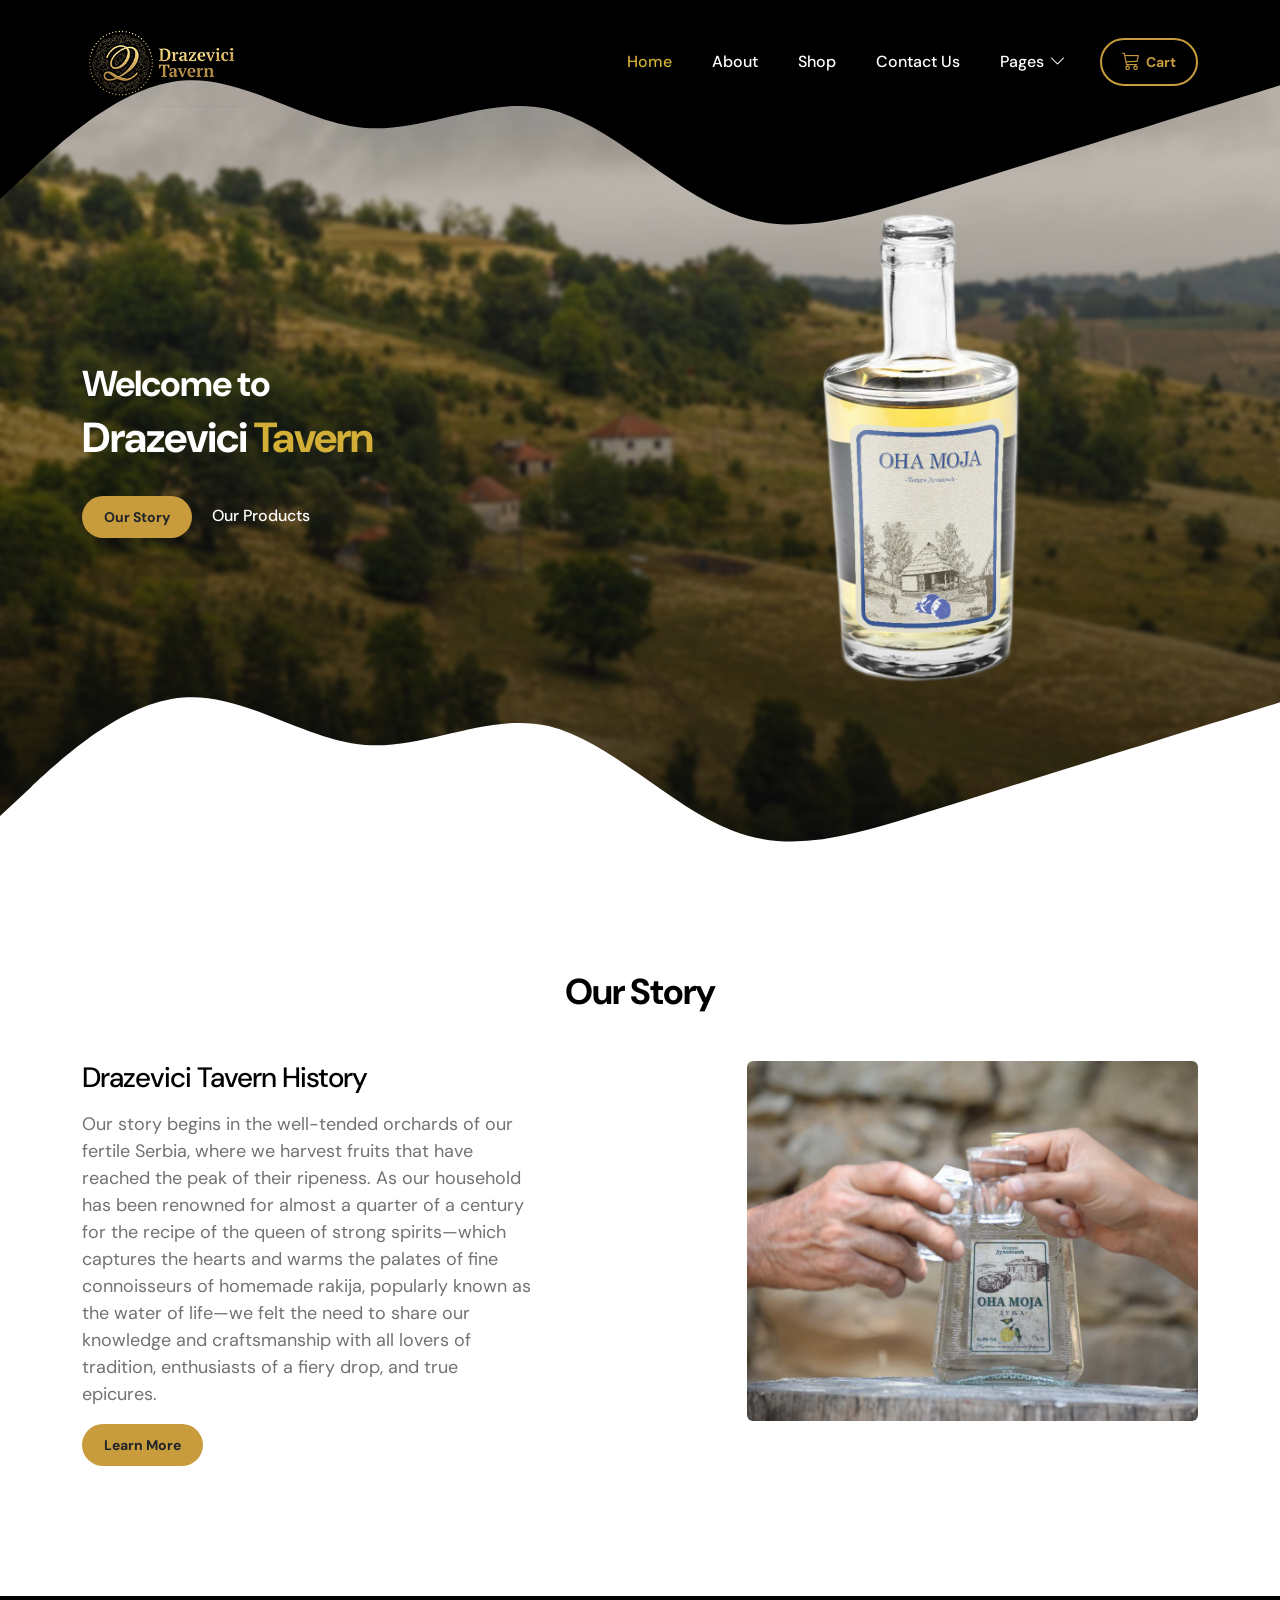
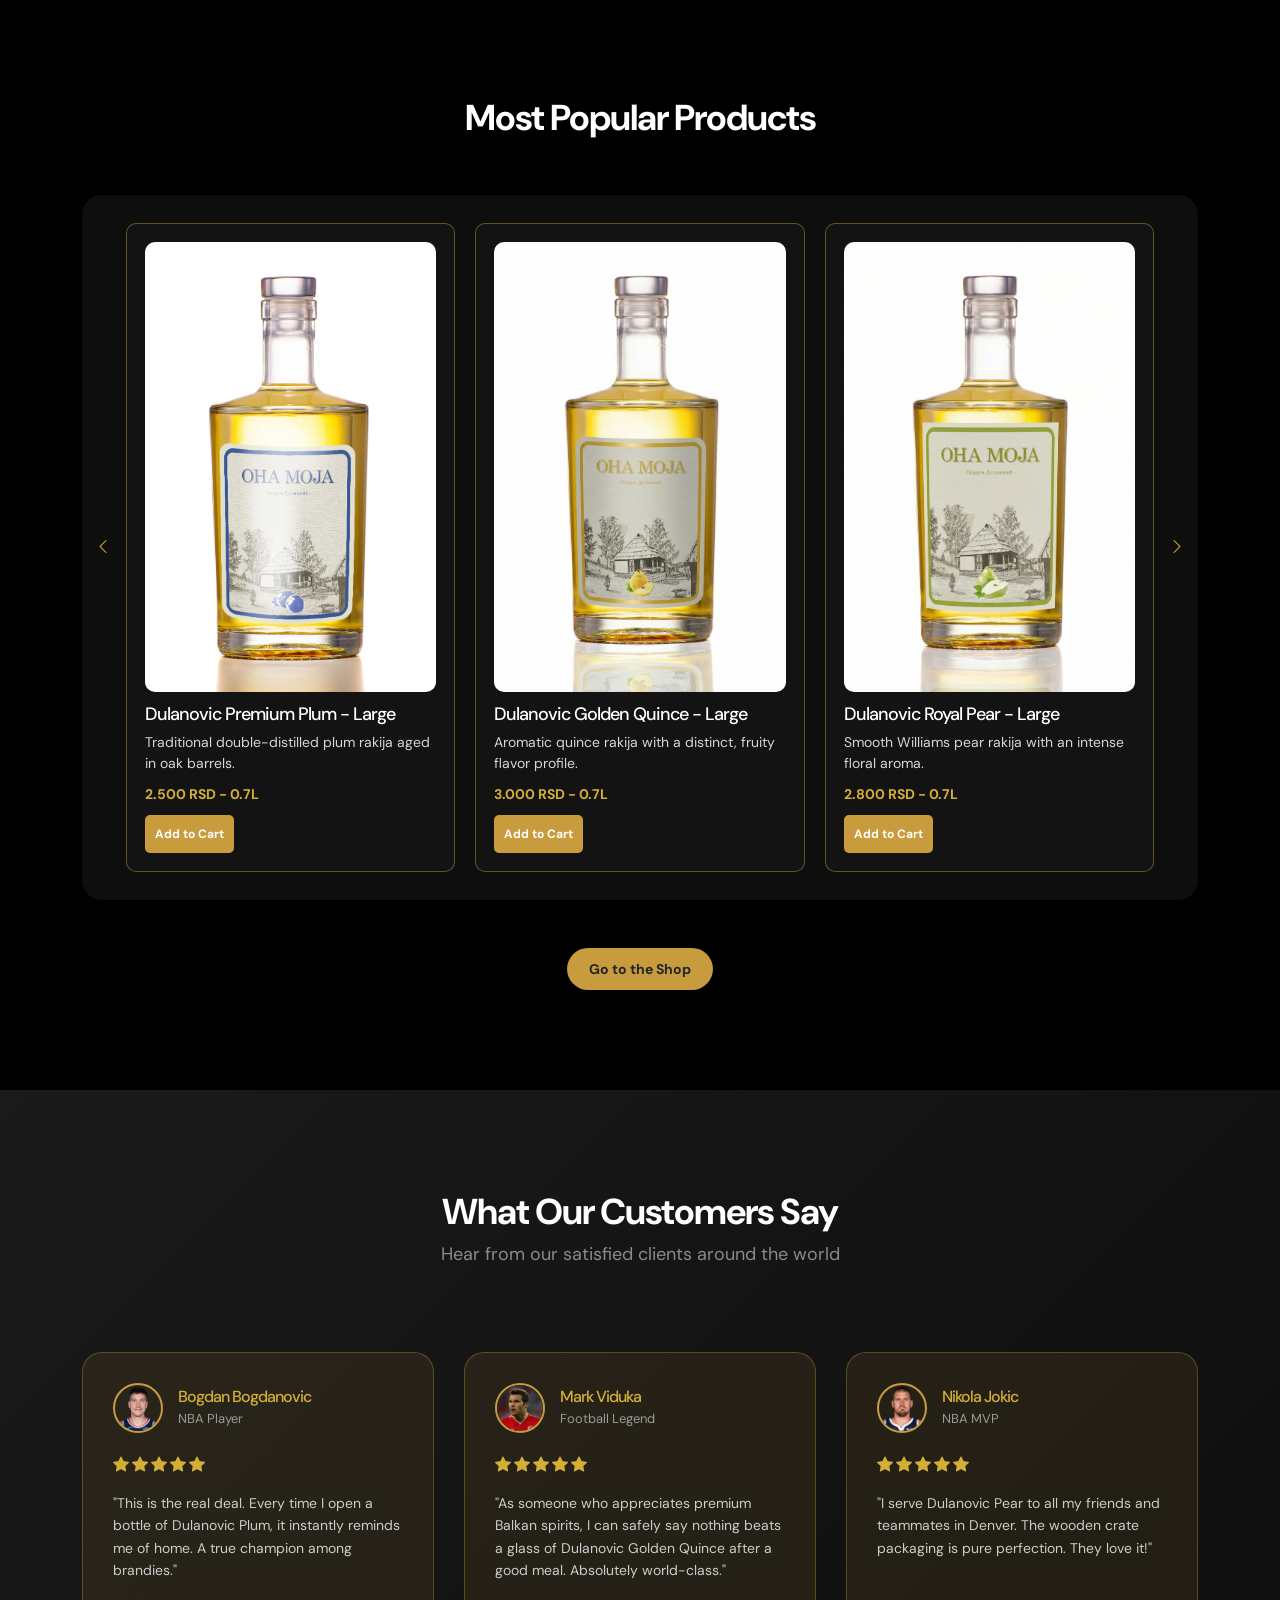
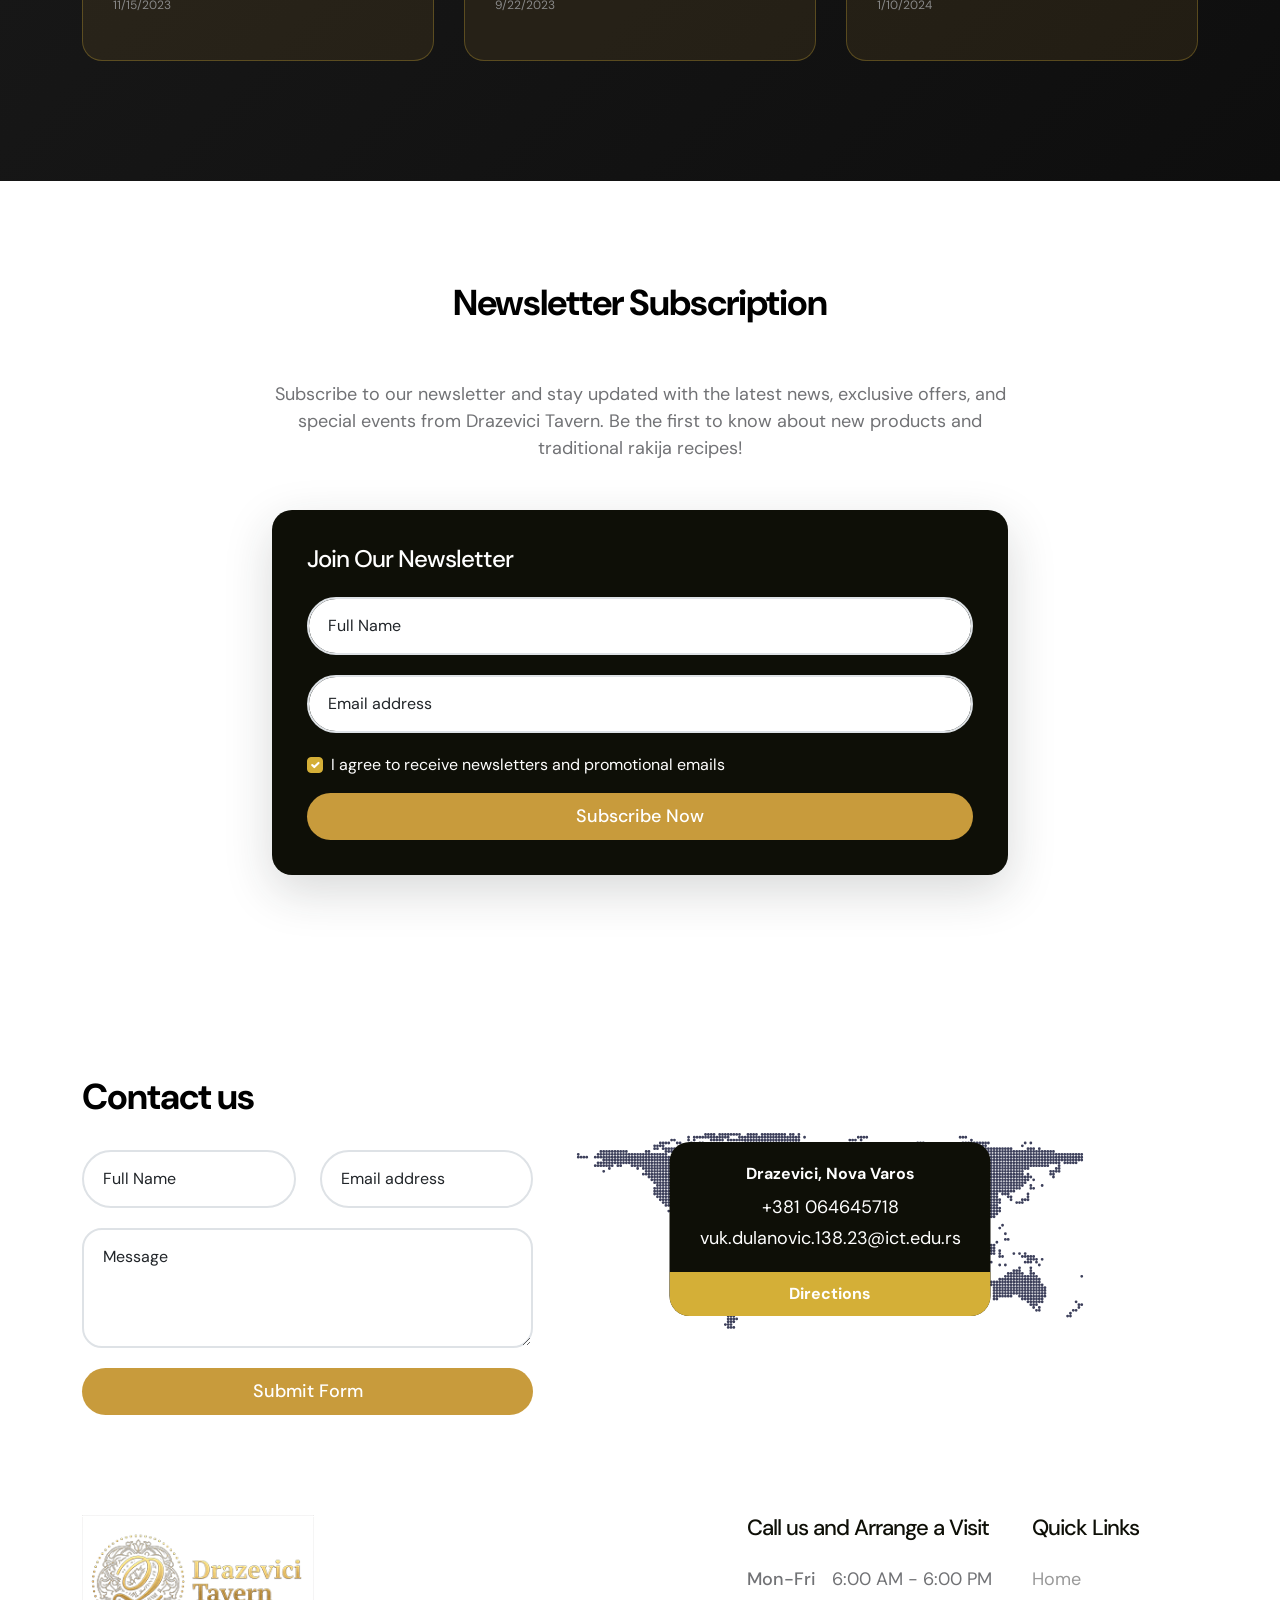
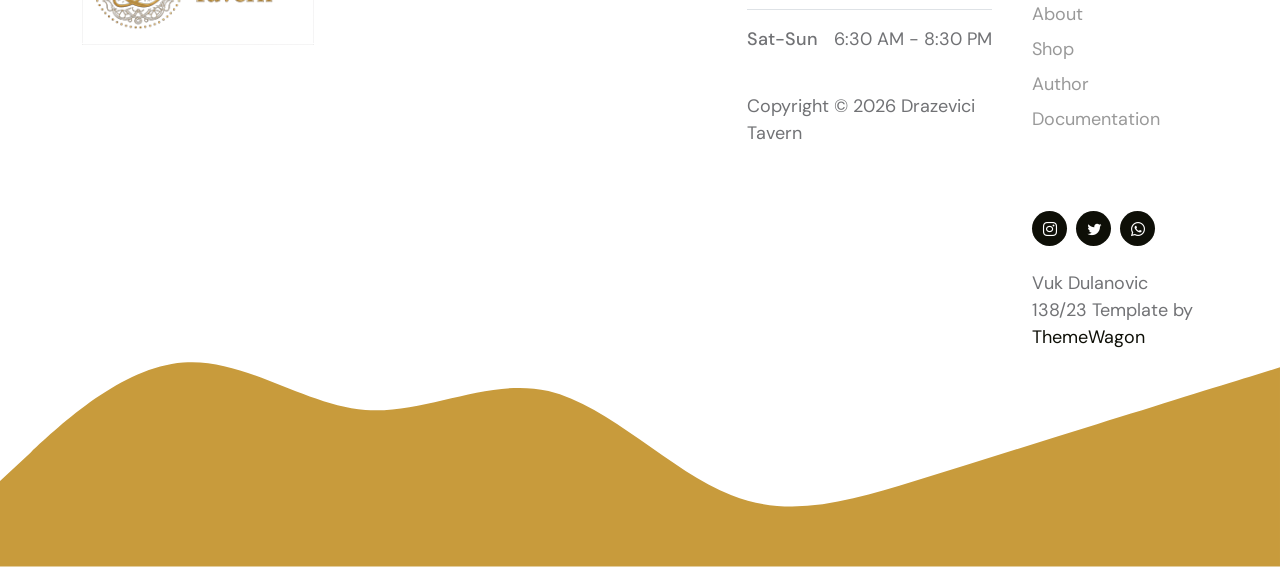
==== index.html @ abad9bf6 "Add files via upload" ====
<!doctype html>
<html lang="en">
    <head>
        <meta charset="utf-8">
        <meta name="viewport" content="width=device-width, initial-scale=1">
        <meta name="description" content="Premium rakija e-commerce store. Discover and buy authentic Serbian spirits online.">
        <meta name="keywords" content="rakija, Serbian spirits, e-commerce, shop, tavern, drinks, rakija online">
        <title>Drazevici Tavern</title>
        <link rel="icon" type="image/x-icon" href="assets/images/favicon.ico">
        <link rel="sitemap" type="application/xml" href="sitemap.xml">
        <link rel="alternate" type="application/rss+xml" href="rss.xml" title="Drazevici Tavern RSS Feed">
        <link rel="preconnect" href="https://fonts.googleapis.com">
        <link rel="preconnect" href="https://fonts.gstatic.com" crossorigin>
        <link href="https://fonts.googleapis.com/css2?family=DM+Sans:ital,wght@0,400;0,500;0,700;1,400&display=swap" rel="stylesheet">
        <link href="assets/css/bootstrap.min.css" rel="stylesheet">
        <link href="assets/css/bootstrap-icons.css" rel="stylesheet">
        <link href="assets/css/main.css" rel="stylesheet">
    </head>
    <body>
        <main>
            <nav class="navbar navbar-expand-lg">
                <div class="container">
                    <a class="navbar-brand d-flex align-items-center" href="index.html">
                        <img src="assets/images/logo.png" class="navbar-brand-image img-fluid" alt="Drazevici Tavern">
                    </a>

                    <div class="d-lg-none ms-auto me-3">
                        <div class="cart-nav-wrapper">
                            <a class="btn custom-btn custom-border-btn" id="cart-btn-mobile" href="#" role="button"><i class="bi bi-cart3"></i> Cart</a>
                            <span class="cart-badge cart-badge-hidden" id="cart-badge-mobile">0</span>
                        </div>
                    </div>

                    <button class="navbar-toggler" type="button" data-bs-toggle="collapse" data-bs-target="#navbarNav" aria-controls="navbarNav" aria-expanded="false" aria-label="Toggle navigation">
                        <span class="navbar-toggler-icon"></span>
                    </button>

                    <div class="collapse navbar-collapse" id="navbarNav">
                        <ul class="navbar-nav ms-lg-auto">
                            <li class="nav-item">
                                <a class="nav-link click-scroll" href="#section_1">Home</a>
                            </li>
    
                            <li class="nav-item">
                                <a class="nav-link" href="about.html">About</a>
                            </li>

                            <li class="nav-item">
                                <a class="nav-link" href="shop.html">Shop</a>
                            </li>

                            <li class="nav-item">
                                <a class="nav-link smoothscroll" href="#section_5">Contact Us</a>
                            </li>

                            <li class="nav-item dropdown">
                                <a class="nav-link dropdown-toggle" href="#" id="navbarLightDropdownMenuLink" role="button" data-bs-toggle="dropdown" aria-expanded="false">Pages</a>

                                <ul class="dropdown-menu dropdown-menu-light" aria-labelledby="navbarLightDropdownMenuLink">
                                    <li><a class="dropdown-item" href="author.html">Author</a></li>

                                    <li><a class="dropdown-item" href="#">Documentation</a></li>
                                </ul>
                            </li>
                        </ul>

                        <div class="d-none d-lg-block ms-lg-3">
                            <div class="cart-nav-wrapper">
                                <a class="btn custom-btn custom-border-btn" id="cart-btn-desktop" href="#" role="button"><i class="bi bi-cart3"></i> Cart</a>
                                <span class="cart-badge cart-badge-hidden" id="cart-badge-desktop">0</span>
                            </div>
                        </div>
                    </div>
                </div>
            </nav>

            <div class="offcanvas offcanvas-end" data-bs-scroll="true" tabindex="-1" id="offcanvasCart" aria-labelledby="offcanvasCartLabel">
                <div class="offcanvas-header">
                    <h5 class="offcanvas-title" id="offcanvasCartLabel">Shopping Cart</h5>

                    <button type="button" class="btn-close" data-bs-dismiss="offcanvas" aria-label="Close"></button>
                </div>

                <div class="offcanvas-body d-flex flex-column">
                    <div id="cart-items-container">
                        <!-- Cart items will be populated here -->
                    </div>

                    <div class="mt-auto">
                        <div class="cart-total mb-4 pb-3 border-top">
                            <h5 class="text-white mb-3">Total: <span id="cart-total">$0.00</span></h5>
                            <button class="btn custom-btn w-100">Checkout</button>
                        </div>
                    </div>
                </div>
            </div>

            <section class="hero-section d-flex justify-content-center align-items-center" id="section_1">

                <div class="section-overlay"></div>

                <svg xmlns="http://www.w3.org/2000/svg" viewBox="0 0 1440 320"><path fill="#000000" fill-opacity="1" d="M0,224L34.3,192C68.6,160,137,96,206,90.7C274.3,85,343,139,411,144C480,149,549,107,617,122.7C685.7,139,754,213,823,240C891.4,267,960,245,1029,224C1097.1,203,1166,181,1234,160C1302.9,139,1371,117,1406,106.7L1440,96L1440,0L1405.7,0C1371.4,0,1303,0,1234,0C1165.7,0,1097,0,1029,0C960,0,891,0,823,0C754.3,0,686,0,617,0C548.6,0,480,0,411,0C342.9,0,274,0,206,0C137.1,0,69,0,34,0L0,0Z"></path></svg>

                <div class="container">
                    <div class="row align-items-center">

                        <div class="col-lg-6 col-12 mb-5 mb-lg-0">
                            <h2 class="text-white">Welcome to</h2>

                            <h1 class="cd-headline rotate-1 text-white mb-4 pb-2">
                                <span>Drazevici</span>
                                <span class="cd-words-wrapper">
                                    <b class="is-visible">Tavern</b>
                                </span>
                            </h1>

                            <div class="custom-btn-group">
                                <a href="#section_2" class="btn custom-btn smoothscroll me-3">Our Story</a>
                                <a href="#section_3" class="link smoothscroll">Our Products</a>
                            </div>
                        </div>

                        <div class="col-lg-6 col-12 hero-image-col">
                            <div class="ratio bottle-image-wrap">
                                <img src="assets/images/bottle.png" class="img-fluid w-100 h-100 bottle-image" alt="Bottle">
                            </div>
                        </div>

                    </div>
                </div>

                <svg xmlns="http://www.w3.org/2000/svg" viewBox="0 0 1440 320"><path fill="#ffffff" fill-opacity="1" d="M0,224L34.3,192C68.6,160,137,96,206,90.7C274.3,85,343,139,411,144C480,149,549,107,617,122.7C685.7,139,754,213,823,240C891.4,267,960,245,1029,224C1097.1,203,1166,181,1234,160C1302.9,139,1371,117,1406,106.7L1440,96L1440,320L1405.7,320C1371.4,320,1303,320,1234,320C1165.7,320,1097,320,1029,320C960,320,891,320,823,320C754.3,320,686,320,617,320C548.6,320,480,320,411,320C342.9,320,274,320,206,320C137.1,320,69,320,34,320L0,320Z"></path></svg>
            </section>


            <section class="about-section section-padding" id="section_2">
                <div class="container">
                    <div class="row">

                        <div class="col-lg-12 col-12 text-center">
                            <h2 class="mb-lg-5 mb-4">Our Story</h2>
                        </div>

                        <div class="col-lg-5 col-12 me-auto mb-4 mb-lg-0 d-flex align-items-center">
                            <div>
                                <h3 class="mb-3">Drazevici Tavern History</h3>
                                <p>Our story begins in the well-tended orchards of our fertile Serbia, where we harvest fruits that have reached the peak of their ripeness. As our household has been renowned for almost a quarter of a century for the recipe of the queen of strong spirits—which captures the hearts and warms the palates of fine connoisseurs of homemade rakija, popularly known as the water of life—we felt the need to share our knowledge and craftsmanship with all lovers of tradition, enthusiasts of a fiery drop, and true epicures.</p>
                                <a class="btn custom-btn" href="about.html">Learn More</a>
                            </div>
                        </div>

                        <div class="col-lg-5 col-12 ms-auto">
                            <img src="assets/images/back.jpg" class="img-fluid w-100 rounded about-image-cover" alt="Drazevici Tavern interior">
                        </div>

                    </div>
                </div>
            </section>


            <section class="products-section section-padding" id="section_3">
                <div class="container">
                    <div class="row">
                        <div class="col-lg-12 col-12 text-center mb-lg-5 mb-4">
                            <h2 class="text-white">Most Popular Products</h2>
                        </div>

                        <div class="col-lg-12 col-12">
                            <div class="product-slider-shell">
                                <button class="product-slider-arrow product-slider-arrow-left" id="product-slider-prev" aria-label="Previous product">
                                    <i class="bi bi-chevron-left"></i>
                                </button>

                                <div class="product-slider-viewport">
                                    <div class="product-slider-track" id="product-slider-track"></div>
                                </div>

                                <button class="product-slider-arrow product-slider-arrow-right" id="product-slider-next" aria-label="Next product">
                                    <i class="bi bi-chevron-right"></i>
                                </button>
                            </div>
                        </div>

                        <div class="col-lg-12 col-12 text-center mt-lg-5 mt-4">
                            <a href="shop.html" class="btn custom-btn">Go to the Shop</a>
                        </div>
                    </div>
                </div>
            </section>


            <section class="testimonials-section section-padding" id="section_4">
                <div class="container">
                    <div class="row">
                        <div class="col-lg-12 col-12 text-center mb-lg-5 mb-4">
                            <h2 class="text-white mb-2">What Our Customers Say</h2>
                            <p class="text-white-50">Hear from our satisfied clients around the world</p>
                        </div>

                        <div class="col-lg-12 col-12">
                            <div class="testimonials-slider-wrapper">
                                <div class="testimonials-slider" id="testimonials-slider">
                                    <!-- Testimonials will be populated here by JS -->
                                </div>
                            </div>
                        </div>
                    </div>
                </div>
            </section>

            <section class="membership-section section-padding" id="newsletter">
                <div class="container">
                    <div class="row">

                        <div class="col-lg-12 col-12 text-center mx-auto mb-lg-5 mb-4">
                            <h2><span>Newsletter</span> Subscription</h2>
                        </div>

                        <div class="col-lg-8 col-12 mx-auto">
                            <div class="text-center mb-5">
                                <p class="mb-4">Subscribe to our newsletter and stay updated with the latest news, exclusive offers, and special events from Drazevici Tavern. Be the first to know about new products and traditional rakija recipes!</p>
                            </div>

                            <form action="#" method="post" class="custom-form membership-form shadow-lg" role="form">
                                <h4 class="text-white mb-4">Join Our Newsletter</h4>

                                    <div class="form-floating">
                                        <input type="text" name="full-name" id="newsletter-full-name" class="form-control" placeholder="Full Name" required="">
                                        
                                        <label for="newsletter-full-name">Full Name</label>
                                    </div>

                                    <div class="form-floating">
                                        <input type="email" name="email" id="newsletter-email" pattern="[^ @]*@[^ @]*" class="form-control" placeholder="Email address" required="">
                                        
                                        <label for="newsletter-email">Email address</label>
                                    </div>

                                    <div class="form-check mb-3">
                                        <input class="form-check-input" type="checkbox" id="newsletter-checkbox" checked="">
                                        <label class="form-check-label text-white" for="newsletter-checkbox">
                                            I agree to receive newsletters and promotional emails
                                        </label>
                                    </div>

                                    <button type="submit" class="form-control">Subscribe Now</button>
                                    <div id="newsletter-success-message" class="alert alert-success mt-3" style="display: none;" role="alert">
                                        Thank you for subscribing! Check your email for confirmation.
                                    </div>
                                </form>
                        </div>

                    </div>
                </div>
            </section>

            <section class="contact-section section-padding" id="section_5">
                <div class="container">
                    <div class="row">

                        <div class="col-lg-5 col-12">
                            <form action="#" method="post" class="custom-form contact-form" role="form">
                                <h2 class="mb-4 pb-2">Contact us</h2>

                                <div class="row">
                                    <div class="col-lg-6 col-md-6 col-12">
                                        <div class="form-floating">
                                            <input type="text" name="full-name" id="full-name" class="form-control" placeholder="Full Name" required="">
                                            
                                            <label for="floatingInput">Full Name</label>
                                        </div>
                                    </div>

                                    <div class="col-lg-6 col-md-6 col-12"> 
                                        <div class="form-floating">
                                            <input type="email" name="email" id="email" pattern="[^ @]*@[^ @]*" class="form-control" placeholder="Email address" required="">
                                            
                                            <label for="floatingInput">Email address</label>
                                        </div>
                                    </div>

                                    <div class="col-lg-12 col-12">
                                        <div class="form-floating">
                                            <textarea class="form-control" id="message" name="message" placeholder="Describe message here"></textarea>
                                            
                                            <label for="floatingTextarea">Message</label>
                                        </div>

                                        <button type="submit" class="form-control">Submit Form</button>
                                        <div id="contact-success-message" class="alert alert-success mt-3" role="alert">
                                            Your message has been sent successfully! Thank you for contacting us.
                                        </div>
                                    </div>
                                </div>
                            </form>
                        </div>

                        <div class="col-lg-6 col-12">
                            <div class="contact-info mt-5">
                                <div class="contact-info-item">
                                    <div class="contact-info-body">
                                        <strong>Drazevici, Nova Varos</strong>

                                        <p class="mt-2 mb-1">
                                            <a href="tel: +381 064645718" class="contact-link">
                                                +381 064645718
                                            </a>
                                        </p>

                                        <p class="mb-0">
                                            <a href="mailto:vuk.dulanovic.138.23@ict.edu.rs" class="contact-link">
                                                vuk.dulanovic.138.23@ict.edu.rs
                                            </a>
                                        </p>
                                    </div>

                                    <div class="contact-info-footer">
                                        <a href="https://maps.app.goo.gl/7C76iDm9xTbBEsGQ6" target="_blank">Directions</a>
                                    </div>
                                </div>

                                <img src="assets/images/WorldMap.svg" class="img-fluid" alt="">
                            </div>
                        </div>

                    </div>
                </div>
            </section>
        </main>

        <footer class="site-footer">
            <div class="container">
                <div class="row">

                    <div class="col-lg-6 col-12 me-auto mb-5 mb-lg-0">
                        <a class="navbar-brand d-flex align-items-center" href="index.html">
                            <img src="assets/images/logo.png" class="navbar-brand-image footer-logo img-fluid" alt="Drazevici Tavern">
                        </a>
                    </div>

                    <div class="col-lg-3 col-12">
                        <h5 class="site-footer-title mb-4">Call us and Arrange a Visit</h5>

                        <p class="d-flex border-bottom pb-3 mb-3 me-lg-3">
                            <span>Mon-Fri</span>
                            6:00 AM - 6:00 PM
                        </p>

                        <p class="d-flex me-lg-3">
                            <span>Sat-Sun</span>
                            6:30 AM - 8:30 PM
                        </p>
                        <br>
                        <p class="copyright-text">Copyright © 2026 Drazevici Tavern</p>
                    </div>

                    <div class="col-lg-2 col-12">
                        <h5 class="site-footer-title mb-4">Quick Links</h5>
                        <ul class="list-unstyled">
                            <li class="mb-2"><a href="index.html" class="footer-link">Home</a></li>
                            <li class="mb-2"><a href="about.html" class="footer-link">About</a></li>
                            <li class="mb-2"><a href="shop.html" class="footer-link">Shop</a></li>
                            <li class="mb-2"><a href="author.html" class="footer-link">Author</a></li>
                            <li><a href="#documentation" class="footer-link">Documentation</a></li>
                        </ul>
                    </div>

                        <div class="col-lg-2 col-12 ms-auto">
                            <ul class="social-icon mt-lg-5 mt-3 mb-4">
                                <li class="social-icon-item">
                                    <a href="https://www.instagram.com" target="_blank" class="social-icon-link bi-instagram"></a>
                                </li>

                                <li class="social-icon-item">
                                    <a href="https://www.x.com" target="_blank" class="social-icon-link bi-twitter">
                                    </a>
                                </li>

                                <li class="social-icon-item">
                                    <a href="https://www.whatsapp.com" target="_blank" class="social-icon-link bi-whatsapp"></a>
                                </li>
                            </ul>
                            <p class="copyright-text">Vuk Dulanovic 138/23 Template by <a href="https://themewagon.com/themes/tiya/" target="_blank">ThemeWagon</a></p>
                            
                        </div>

                </div>
            </div>

            <svg xmlns="http://www.w3.org/2000/svg" viewBox="0 0 1440 320"><path fill="#C89B3C" fill-opacity="1" d="M0,224L34.3,192C68.6,160,137,96,206,90.7C274.3,85,343,139,411,144C480,149,549,107,617,122.7C685.7,139,754,213,823,240C891.4,267,960,245,1029,224C1097.1,203,1166,181,1234,160C1302.9,139,1371,117,1406,106.7L1440,96L1440,320L1405.7,320C1371.4,320,1303,320,1234,320C1165.7,320,1097,320,1029,320C960,320,891,320,823,320C754.3,320,686,320,617,320C548.6,320,480,320,411,320C342.9,320,274,320,206,320C137.1,320,69,320,34,320L0,320Z"></path></svg>
        </footer>


        <script src="assets/js/main.js"></script>

    </body>
</html>
---- assets/css/main.css ----
/*

Drazevici Tavern - Main Stylesheet

Consolidated from templatemo-tiya-golf-club.css and drazevici-tavern.css
with inline styles moved to CSS classes

*/


/*---------------------------------------
  CUSTOM PROPERTIES ( VARIABLES )             
-----------------------------------------*/
:root {
  --white-color:                  #ffffff;
  --primary-color:                #81B29A;
  --secondary-color:              #0e0f07;
  --section-bg-color:             #F4F1DE;
  --custom-btn-bg-color:          #C89B3C;
  --custom-btn-bg-hover-color:    #D4AF37;
  --dark-color:                   #000000;
  --p-color:                      #717275;
  --link-hover-color:             #D4AF37;

  --body-font-family:             'DM Sans', sans-serif;

  --h1-font-size:                 42px;
  --h2-font-size:                 36px;
  --h3-font-size:                 28px;
  --h4-font-size:                 24px;
  --h5-font-size:                 22px;
  --h6-font-size:                 20px;
  --p-font-size:                  18px;
  --menu-font-size:               16px;
  --btn-font-size:                14px;

  --border-radius-large:          100px;
  --border-radius-medium:         20px;
  --border-radius-small:          10px;

  --font-weight-normal:           400;
  --font-weight-medium:           500;
  --font-weight-bold:             700;
}

body {
  background-color: var(--white-color);
  font-family: var(--body-font-family);
}


/*---------------------------------------
  TYPOGRAPHY               
-----------------------------------------*/

h2,
h3,
h4,
h5,
h6 {
  color: var(--dark-color);
}

h1,
h2,
h3,
h4,
h5,
h6 {
  font-weight: var(--font-weight-medium);
  letter-spacing: -1px;
}

h1 {
  font-size: var(--h1-font-size);
  font-weight: var(--font-weight-bold);
}

h2 {
  font-size: var(--h2-font-size);
  font-weight: var(--font-weight-bold);
}

h3 {
  font-size: var(--h3-font-size);
}

h4 {
  font-size: var(--h4-font-size);
}

h5 {
  font-size: var(--h5-font-size);
}

h6 {
  font-size: var(--h6-font-size);
}

p {
  color: var(--p-color);
  font-size: var(--p-font-size);
  font-weight: var(--font-weight-normal);
}

ul li {
  color: var(--p-color);
  font-size: var(--p-font-size);
  font-weight: var(--font-weight-normal);
}

a, 
button {
  touch-action: manipulation;
  transition: all 0.3s;
}

a {
  display: inline-block;
  color: var(--secondary-color);
  text-decoration: none;
}

a:hover {
  color: var(--link-hover-color);
}

b,
strong {
  font-weight: var(--font-weight-bold);
}


/*---------------------------------------
  SECTION               
-----------------------------------------*/
.section-bg {
  background-color: var(--section-bg-color);
}

.section-padding {
  padding-top: 100px;
  padding-bottom: 100px;
}

.section-overlay {
  content: "";
  background: rgba(0, 0, 0, 0) linear-gradient(rgba(12, 12, 12, 0.12) 0%, rgba(12, 12, 12, 0.82) 100%) repeat scroll 0% 0%;
  -webkit-backdrop-filter: blur(2px);
  backdrop-filter: blur(2px);
  position: absolute;
  top: 0;
  right: 0;
  bottom: 0;
  left: 0;
}

::selection {
  background-color: #C89B3C;
  color: var(--white-color);
}


/*---------------------------------------
  ANIMATED HEADLINE               
-----------------------------------------*/
.cd-words-wrapper {
  display: inline-block;
  position: relative;
  text-align: left;
}

.cd-words-wrapper b {
  color: var(--link-hover-color);
  display: inline-block;
  position: absolute;
  white-space: nowrap;
  left: 0;
  top: 0;
}

.cd-words-wrapper b.is-visible {
  position: relative;
}

.no-js .cd-words-wrapper b {
  opacity: 0;
}

.no-js .cd-words-wrapper b.is-visible {
  opacity: 1;
}

.cd-headline.rotate-1 .cd-words-wrapper {
  -webkit-perspective: 300px;
  -moz-perspective: 300px;
  perspective: 300px;
}
.cd-headline.rotate-1 b {
  opacity: 0;
  -webkit-transform-origin: 50% 100%;
  -moz-transform-origin: 50% 100%;
  -ms-transform-origin: 50% 100%;
  -o-transform-origin: 50% 100%;
  transform-origin: 50% 100%;
  -webkit-transform: rotateX(180deg);
  -moz-transform: rotateX(180deg);
  -ms-transform: rotateX(180deg);
  -o-transform: rotateX(180deg);
  transform: rotateX(180deg);
}
.cd-headline.rotate-1 b.is-visible {
  opacity: 1;
  -webkit-transform: rotateX(0deg);
  -moz-transform: rotateX(0deg);
  -ms-transform: rotateX(0deg);
  -o-transform: rotateX(0deg);
  transform: rotateX(0deg);
  -webkit-animation: cd-rotate-1-in 1.2s;
  -moz-animation: cd-rotate-1-in 1.2s;
  animation: cd-rotate-1-in 1.2s;
}
.cd-headline.rotate-1 b.is-hidden {
  -webkit-transform: rotateX(180deg);
  -moz-transform: rotateX(180deg);
  -ms-transform: rotateX(180deg);
  -o-transform: rotateX(180deg);
  transform: rotateX(180deg);
  -webkit-animation: cd-rotate-1-out 1.2s;
  -moz-animation: cd-rotate-1-out 1.2s;
  animation: cd-rotate-1-out 1.2s;
}

@-webkit-keyframes cd-rotate-1-in {
  0% {
    -webkit-transform: rotateX(180deg);
    opacity: 0;
  }
  35% {
    -webkit-transform: rotateX(120deg);
    opacity: 0;
  }
  65% {
    opacity: 0;
  }
  100% {
    -webkit-transform: rotateX(360deg);
    opacity: 1;
  }
}
@-moz-keyframes cd-rotate-1-in {
  0% {
    -moz-transform: rotateX(180deg);
    opacity: 0;
  }
  35% {
    -moz-transform: rotateX(120deg);
    opacity: 0;
  }
  65% {
    opacity: 0;
  }
  100% {
    -moz-transform: rotateX(360deg);
    opacity: 1;
  }
}
@keyframes cd-rotate-1-in {
  0% {
    -webkit-transform: rotateX(180deg);
    -moz-transform: rotateX(180deg);
    -ms-transform: rotateX(180deg);
    -o-transform: rotateX(180deg);
    transform: rotateX(180deg);
    opacity: 0;
  }
  35% {
    -webkit-transform: rotateX(120deg);
    -moz-transform: rotateX(120deg);
    -ms-transform: rotateX(120deg);
    -o-transform: rotateX(120deg);
    transform: rotateX(120deg);
    opacity: 0;
  }
  65% {
    opacity: 0;
  }
  100% {
    -webkit-transform: rotateX(360deg);
    -moz-transform: rotateX(360deg);
    -ms-transform: rotateX(360deg);
    -o-transform: rotateX(360deg);
    transform: rotateX(360deg);
    opacity: 1;
  }
}
@-webkit-keyframes cd-rotate-1-out {
  0% {
    -webkit-transform: rotateX(0deg);
    opacity: 1;
  }
  35% {
    -webkit-transform: rotateX(-40deg);
    opacity: 1;
  }
  65% {
    opacity: 0;
  }
  100% {
    -webkit-transform: rotateX(180deg);
    opacity: 0;
  }
}
@-moz-keyframes cd-rotate-1-out {
  0% {
    -moz-transform: rotateX(0deg);
    opacity: 1;
  }
  35% {
    -moz-transform: rotateX(-40deg);
    opacity: 1;
  }
  65% {
    opacity: 0;
  }
  100% {
    -moz-transform: rotateX(180deg);
    opacity: 0;
  }
}
@keyframes cd-rotate-1-out {
  0% {
    -webkit-transform: rotateX(0deg);
    -moz-transform: rotateX(0deg);
    -ms-transform: rotateX(0deg);
    -o-transform: rotateX(0deg);
    transform: rotateX(0deg);
    opacity: 1;
  }
  35% {
    -webkit-transform: rotateX(-40deg);
    -moz-transform: rotateX(-40deg);
    -ms-transform: rotateX(-40deg);
    -o-transform: rotateX(-40deg);
    transform: rotateX(-40deg);
    opacity: 1;
  }
  65% {
    opacity: 0;
  }
  100% {
    -webkit-transform: rotateX(180deg);
    -moz-transform: rotateX(180deg);
    -ms-transform: rotateX(180deg);
    -o-transform: rotateX(180deg);
    transform: rotateX(180deg);
    opacity: 0;
  }
}


/*---------------------------------------
  CUSTOM BUTTON               
-----------------------------------------*/
.custom-btn {
  background: var(--custom-btn-bg-color);
  border: 2px solid transparent;
  border-radius: var(--border-radius-large);
  color: var(--black-color);
  font-size: var(--btn-font-size);
  font-weight: var(--font-weight-bold);
  line-height: normal;
  transition: all 0.3s;
  padding: 10px 20px;
}

.custom-btn:hover {
  background: var(--custom-btn-bg-hover-color);
  color: var(--black-color);
}

.custom-border-btn {
  background: transparent;
  border: 2px solid var(--custom-btn-bg-color);
  color: var(--custom-btn-bg-color);
}

.custom-border-btn:hover {
  background: var(--custom-btn-bg-color);
  border-color: transparent;
  color: var(--white-color);
}

.custom-btn-bg-white {
  border-color: var(--white-color);
  color: var(--white-color);
}

.custom-btn-group .link {
  color: var(--white-color);
  font-weight: var(--font-weight-medium);
}

.custom-btn-group .link:hover {
  color: var(--link-hover-color);
}


/*---------------------------------------
  NAVIGATION BAR & OFFCANVAS              
-----------------------------------------*/
.offcanvas {
  background-color: var(--primary-color);
  padding: 30px;
}

.offcanvas.offcanvas-end {
  border-left: 0;
}

.offcanvas-header .btn-close {
  transition: all 0.3s;
}

.offcanvas-header .btn-close:hover {
  transform: rotate(180deg);
}

.offcanvas svg {
  position: absolute;
  bottom: 0;
  right: 0;
  left: 0;
}

.sticky-wrapper {
  position: absolute;
  top: 0;
  right: 0;
  left: 0;
}

.sticky-wrapper.is-sticky .navbar {
  background: #000000;
  padding-top: 8px;
  padding-bottom: 8px;
}

.sticky-wrapper.is-sticky .navbar-brand-image {
  height: 70px;
}

.sticky-wrapper.is-sticky .navbar-nav .nav-link.active {
  color: var(--link-hover-color);
}

.sticky-wrapper.is-sticky .navbar-nav .nav-link.active:hover,
.sticky-wrapper.is-sticky .navbar-nav .nav-link.active:focus {
  color: var(--link-hover-color) !important;
}

.navbar {
  background: transparent;
  z-index: 99;
  padding-top: 12px;
  padding-bottom: 12px;
  transition: background 0.25s ease, box-shadow 0.25s ease, border-color 0.25s ease, backdrop-filter 0.25s ease;
}

.navbar-dark-page {
  background: #000000;
}

.navbar-brand,
.navbar-brand:hover {
  font-size: var(--h4-font-size);
  font-weight: var(--font-weight-bold);
  display: block;
  color: var(--dark-color);
  max-width: 48px;
}

.navbar .navbar-brand,
.navbar .navbar-brand:hover {
  color: var(--white-color);
}

.navbar .navbar-brand-image {
  filter: none;
}

.navbar-brand-image {
  width: auto;
  height: 90px;
  max-width: 220px;
  object-fit: contain;
  outline: none;
  border: 0;
  box-shadow: none;
}

.site-footer .footer-logo {
  height: 130px;
  max-width: 320px;
  outline: none;
  border: 0;
  box-shadow: none;
}

.navbar-brand,
.navbar-brand:focus,
.navbar-brand:active {
  outline: none;
  box-shadow: none;
}

.navbar-brand-text {
  line-height: normal;
  margin-left: 10px;
  position: relative;
  bottom: 5px;
}

.navbar-brand-text small {
  display: block;
  font-size: 10px;
  line-height: 1;
  text-transform: uppercase;
}

.navbar-expand-lg .navbar-nav .nav-link {
  border-radius: var(--border-radius-large);
  margin: 10px;
  padding: 10px;
}

.navbar-nav .nav-link {
  display: inline-block;
  color: var(--white-color);
  font-size: var(--menu-font-size);
  font-weight: var(--font-weight-medium);
  padding-top: 15px;
  padding-bottom: 15px;
}

.navbar-nav .nav-link.active, 
.navbar-nav .nav-link:hover {
  color: var(--link-hover-color);
}

.bottle-image-wrap {
  overflow: visible;
  --bs-aspect-ratio: 100%;
  max-width: 620px;
  width: 100%;
  margin-left: auto;
}

.bottle-image {
  transform: none;
  transform-origin: center center;
  object-fit: contain !important;
}

.navbar .dropdown-menu {
  background: var(--white-color);
  box-shadow: 0 1rem 3rem rgba(0,0,0,.175);
  border: 0;
  display: inherit;
  opacity: 0;
  min-width: 9rem;
  margin-top: 20px;
  padding: 13px 0 10px 0;
  transition: all 0.3s;
  pointer-events: none;
}

.navbar .dropdown-menu::before {
  content: "";
  width: 0;
  height: 0;
  border-left: 20px solid transparent;
  border-right: 20px solid transparent;
  border-bottom: 15px solid var(--white-color);
  position: absolute;
  top: -10px;
  left: 10px;
}

.navbar .dropdown-item {
  display: inline-block;
  color: var(--p-color);
  font-size: var(--menu-font-size);
  font-weight: var(--font-weight-medium);
  position: relative;
}

.navbar .dropdown-item.active, 
.navbar .dropdown-item:active,
.navbar .dropdown-item:focus, 
.navbar .dropdown-item:hover {
  background: transparent;
  color: var(--link-hover-color);
}

.navbar .dropdown-toggle::after {
  content: "\f282";
  display: inline-block;
  font-family: bootstrap-icons !important;
  font-size: var(--copyright-font-size);
  font-style: normal;
  font-weight: normal !important;
  font-variant: normal;
  text-transform: none;
  line-height: 1;
  vertical-align: -.125em;
  -webkit-font-smoothing: antialiased;
  -moz-osx-font-smoothing: grayscale;
  position: relative;
  left: 2px;
  border: 0;
}

@media screen and (min-width: 992px) {
  .navbar .dropdown:hover .dropdown-menu {
    opacity: 1;
    margin-top: 0;
    pointer-events: auto;
  }
}

.navbar-toggler {
  border: 0;
  padding: 0;
  cursor: pointer;
  margin: 0;
  width: 30px;
  height: 35px;
  outline: none;
}

.navbar-toggler:focus {
  outline: none;
  box-shadow: none;
}

.navbar-toggler[aria-expanded="true"] .navbar-toggler-icon {
  background: transparent;
}

.navbar-toggler[aria-expanded="true"] .navbar-toggler-icon:before,
.navbar-toggler[aria-expanded="true"] .navbar-toggler-icon:after {
  transition: top 300ms 50ms ease, -webkit-transform 300ms 350ms ease;
  transition: top 300ms 50ms ease, transform 300ms 350ms ease;
  transition: top 300ms 50ms ease, transform 300ms 350ms ease, -webkit-transform 300ms 350ms ease;
  top: 0;
}

.navbar-toggler[aria-expanded="true"] .navbar-toggler-icon:before {
  transform: rotate(45deg);
}

.navbar-toggler[aria-expanded="true"] .navbar-toggler-icon:after {
  transform: rotate(-45deg);
}

.navbar-toggler .navbar-toggler-icon {
  background: var(--white-color);
  transition: background 10ms 300ms ease;
  display: block;
  width: 30px;
  height: 2px;
  position: relative;
}

.navbar-toggler .navbar-toggler-icon:before,
.navbar-toggler .navbar-toggler-icon:after {
  transition: top 300ms 350ms ease, -webkit-transform 300ms 50ms ease;
  transition: top 300ms 350ms ease, transform 300ms 50ms ease;
  transition: top 300ms 350ms ease, transform 300ms 50ms ease, -webkit-transform 300ms 50ms ease;
  position: absolute;
  right: 0;
  left: 0;
  background: var(--white-color);
  width: 30px;
  height: 2px;
  content: '';
}

.navbar-toggler .navbar-toggler-icon::before {
  top: -8px;
}

.navbar-toggler .navbar-toggler-icon::after {
  top: 8px;
}


/*---------------------------------------
  HERO        
-----------------------------------------*/
.hero-section {
  background-image: url('../images/draz.jpg');
  background-repeat: no-repeat;
  background-size: cover;
  background-position: center;
  position: relative;
  padding-top: 100px;
  padding-bottom: 100px;
  height: 100vh;
  min-height: 670px;
  margin-bottom: -90px;
}

.hero-50 {
  height: auto;
  min-height: 540px;
  margin-bottom: -100px;
}

.hero-50 .container + svg {
  transform: rotate(180deg);
}

.hero-section .ratio {
  border-radius: var(--border-radius-medium);
  overflow: hidden;
}

.hero-section svg {
  position: absolute;
  right: 0;
  left: 0;
}

.hero-section > svg {
  top: 0;
}

.hero-section .container + svg {
  top: auto;
  bottom: -1px;
}

.hero-section .row {
  position: relative;
  z-index: 22;
}


/*---------------------------------------
  BACKGROUND IMAGE SECTION        
-----------------------------------------*/
.section-bg-image {
  background: #070707;
  position: relative;
  margin-bottom: -70px;
  padding: 40px 0 70px;
}

.section-bg-image-block {
  backdrop-filter: blur(5px) saturate(180%);
  -webkit-backdrop-filter: blur(5px) saturate(180%);
  background-color: rgba(255, 255, 255, 0.75);
  border-radius: var(--border-radius-medium);
  border: 1px solid rgba(209, 213, 219, 0.3);
  border-radius: var(--border-radius-medium);
  padding: 50px;
}

.product-slider-shell {
  position: relative;
  border: 0;
  border-radius: var(--border-radius-medium);
  background: #0e0e0e;
  padding: 28px 44px;
}

.product-slider-viewport {
  overflow: hidden;
}

.product-slider-track {
  display: flex;
  gap: 20px;
  transition: transform 0.35s ease;
}

.product-slide {
  flex: 0 0 calc((100% - 40px) / 3);
  min-width: 0;
  border: 1px solid rgba(200, 155, 60, 0.45);
  border-radius: var(--border-radius-small);
  background: #131313;
  color: #ffffff;
  padding: 18px;
  display: flex;
  flex-direction: column;
}

.product-slide img {
  width: 100%;
  height: 450px;
  object-fit: cover;
  border-radius: var(--border-radius-small);
  margin-bottom: 12px;
}

.product-slide h5 {
  color: #ffffff;
  font-size: 18px;
  margin-bottom: 6px;
}

.product-slide p {
  color: #d6d6d6;
  margin-bottom: 10px;
  font-size: 14px;
}

.product-slide .price {
  color: #D4AF37;
  font-weight: var(--font-weight-bold);
  margin-bottom: 10px;
}

.product-slide .add-to-cart-btn {
  align-self: flex-start;
  padding: 5px 10px;
  background-color: #D4AF37;
  color: #000000;
  border: none;
  border-radius: var(--border-radius-small);
  font-size: 12px;
  font-weight: var(--font-weight-bold);
  cursor: pointer;
  transition: all 0.3s;
  margin-top: auto;
}

.product-slide .add-to-cart-btn:hover {
  background-color: #C89B3C;
  transform: translateY(-2px);
}

.cart-nav-wrapper {
  position: relative;
  display: inline-block;
}

.cart-nav-wrapper a {
  display: inline-flex;
  align-items: center;
  gap: 6px;
}

.cart-nav-wrapper .bi {
  font-size: 18px;
}

.cart-badge {
  position: absolute;
  top: -8px;
  right: -8px;
  background-color: #D4AF37;
  color: #000000;
  border-radius: 50%;
  width: 22px;
  height: 22px;
  display: flex;
  align-items: center;
  justify-content: center;
  font-size: 11px;
  font-weight: var(--font-weight-bold);
  min-width: 22px;
}

.cart-badge-hidden {
  display: none;
}

#offcanvasCart {
  background-color: #1a1a1a;
  color: #ffffff;
}

#offcanvasCart.offcanvas {
  --bs-offcanvas-bg: #1a1a1a;
}

.offcanvas-backdrop.show {
  opacity: 0;
}

#offcanvasCart .offcanvas-header {
  border-bottom: 1px solid rgba(200, 155, 60, 0.2);
}

#offcanvasCart .offcanvas-header .offcanvas-title {
  color: #ffffff;
}

#offcanvasCart .btn-close {
  filter: brightness(0) invert(1);
}

#offcanvasCart .offcanvas-body {
  color: #ffffff;
}

#offcanvasCart p,
#offcanvasCart h5,
#offcanvasCart h6 {
  color: #ffffff;
}

#offcanvasCart .bi {
  color: #ffffff;
}

.cart-item {
  background-color: #0e0e0e;
  padding: 12px;
  border-radius: var(--border-radius-small);
  color: #ffffff;
}

.cart-item h6 {
  color: #ffffff;
}

.cart-item p {
  color: #ffffff;
}

.cart-item .text-muted {
  color: #ffffff !important;
}

.cart-item .text-warning {
  color: #D4AF37 !important;
}

.cart-item .btn-sm {
  font-size: 11px;
  padding: 3px 6px;
  color: #ffffff;
}

.cart-item .btn-sm:hover {
  color: #ffffff;
}

.cart-item .remove-from-cart {
  padding: 4px 10px;
  background-color: #d32f2f;
  border-color: #d32f2f;
  color: #ffffff;
}

.cart-item .remove-from-cart:hover {
  background-color: #b71c1c;
  color: #ffffff;
}

.cart-item .increase-qty,
.cart-item .decrease-qty {
  color: #ffffff;
  border-color: rgba(200, 155, 60, 0.5);
}

.cart-item .increase-qty:hover,
.cart-item .decrease-qty:hover {
  background-color: rgba(200, 155, 60, 0.2);
  color: #ffffff;
  border-color: rgba(200, 155, 60, 0.8);
}

.cart-total {
  background-color: rgba(200, 155, 60, 0.1);
  padding: 15px;
  border-radius: var(--border-radius-small);
  color: #ffffff;
}

.cart-total h5 {
  color: #ffffff;
}

.product-slider-arrow {
  position: absolute;
  top: 50%;
  transform: translateY(-50%);
  border: 0;
  background: transparent;
  color: #D4AF37;
  width: 42px;
  height: 42px;
  border-radius: 50%;
  display: inline-flex;
  align-items: center;
  justify-content: center;
  z-index: 2;
}

.product-slider-arrow-left {
  left: 0;
}

.product-slider-arrow-right {
  right: 0;
}

.products-section {
  background-color: #000000;
}

.section-bg-image-block .input-group {
  background-color: var(--white-color);
  border-radius: var(--border-radius-large);
  padding: 10px 15px;
}

.section-bg-image-block .input-group-text {
  background-color: transparent;
  border: 0;
}

.section-bg-image-block input[type="email"] {
  border: 0;
  box-shadow: none;
  margin-bottom: 0;
  padding-left: 0;
}

.section-bg-image-block button[type="submit"] {
  background-color: var(--primary-color);
  border: 0;
  border-radius: var(--border-radius-large) !important;
  color: var(--white-color);
  max-width: 150px;
}


/*---------------------------------------
  ABOUT SECTOIN              
-----------------------------------------*/
.about-section {
  padding-bottom: 70px;
  background-color: #ffffff;
  margin-top: 60px;
  margin-bottom: 60px;
}

.section-heading {
  color: #1a1a1a;
  margin-bottom: 20px;
}

.section-text {
  color: #555;
  font-size: 16px;
  line-height: 1.8;
  margin-bottom: 15px;
}

.img-about {
  height: 380px;
  object-fit: cover;
  width: 100%;
}

.member-block-image-wrap {
  border-radius: var(--border-radius-medium);
  position: relative;
  overflow: hidden;
}

.member-block-image-wrap:hover .member-block-image {
  transform: scale(1.2);
}

.member-block-image-wrap:hover .social-icon {
  opacity: 1;
}

.member-block-image-wrap .social-icon {
  background-color: var(--white-color);
  border-radius: var(--border-radius-large);
  position: absolute;
  top: 50%;
  left: 50%;
  transform: translate(-50%, -50%);
  opacity: 0;
  transition: all 0.5s;
  padding: 15px 20px;
  width: auto;
}

.member-block-image {
  transition: all 0.3s;
}

.member-block-info {
  padding: 10px;
}

.member-block-info h4,
.member-block-info p {
  margin-bottom: 0;
}


/*---------------------------------------
  CUSTOM BLOCK              
-----------------------------------------*/
.custom-block {
  border-radius: var(--border-radius-medium);
  position: relative;
  overflow: hidden;
  padding: 30px 20px;
}

.custom-block-bg {
  background: var(--white-color);
}

.custom-block-date-wrap {
  background-color: var(--primary-color);
  border-radius: var(--border-radius-medium);
  text-align: center;
  padding: 20px 30px;
}

.custom-block-date {
  font-size: var(--h1-font-size);
}

.custom-block-image-wrap {
  border-radius: var(--border-radius-medium);
  position: relative;
  overflow: hidden;
}

.custom-block-image-wrap:hover .custom-block-image {
  transform: scale(1.2);
}

.custom-block-image-wrap:hover .custom-block-icon {
  opacity: 1;
}

.custom-block-image {
  transition: all 0.3s;
}

.custom-block-image-wrap .custom-block-date-wrap,
.custom-block-image-wrap .custom-btn-wrap {
  position: absolute;
  bottom: 0;
}

.custom-block-image-wrap .custom-block-date-wrap {
  border-radius: 0;
  left: 0;
  width: 50%;
  padding: 12.30px 20px;
}

.custom-block-image-wrap .custom-btn-wrap {
  right: 0;
  width: 50%;
}

.custom-block-image-wrap .custom-btn  {
  border-radius: 0;
  display: block;
  padding: 15px 20px;
}

.custom-block-info {
  padding-top: 10px;
}

.custom-block-image-wrap + .custom-block-info {
  padding-top: 20px;
}

.custom-block-span {
  color: var(--secondary-color);
  font-weight: var(--font-weight-bold);
  min-width: 110px;
  margin-right: 10px;
}

.custom-block-icon {
  background: var(--custom-btn-bg-color);
  border-radius: var(--border-radius-large);
  color: var(--white-color);
  width: 60px;
  height: 60px;
  line-height: 60px;
  text-align: center;
  font-size: var(--h3-font-size);
  position: absolute;
  top: 50%;
  left: 50%;
  transform: translate(-50%, -50%);
  opacity: 0;
  transition: all 0.5s;
}

.custom-block-icon:hover {
  background: var(--custom-btn-bg-hover-color);
  color: var(--white-color);
}


/*---------------------------------------
  EVENTS SECTION            
-----------------------------------------*/
.events-section.section-bg .container > .row {
  margin-right: 5px;
  margin-left: 5px;
}

.events-section.section-bg .container > .row .row {
  margin: auto;
}

.events-listing-section {
  margin-bottom: 100px;
}

.events-detail-section .custom-block-info {
  padding: 40px 60px;
}

.events-detail-info {
  background-color: var(--section-bg-color);
  border-radius: var(--border-radius-medium);
  padding: 50px 25px;
}

.events-title {
  font-size: var(--h3-font-size);
  font-weight: var(--font-weight-medium);
}


/*---------------------------------------
  MEMBERSHIP SECTION            
-----------------------------------------*/
.membership-section .container {
  position: relative;
  z-index: 2;
}

.table-responsive {
  border-radius: var(--border-radius-medium);
}

.table-responsive tbody, 
.table-responsive td, 
.table-responsive tfoot, 
.table-responsive th, 
.table-responsive thead, 
.table-responsive tr {
  border: 0;
}

.table-responsive thead tr {
  background-color: var(--secondary-color);
  color: var(--white-color);
}

.table-responsive thead th {
  padding: 22px 16px !important;
}

.table-responsive tbody tr:nth-child(even) {
  background-color: var(--section-bg-color);
}

.table>:not(caption)>*>* {
  padding: 18px 16px;
}

.table-responsive .bi-check-circle-fill {
  color: var(--primary-color);
}

.table-responsive .bi-x-circle-fill {
  color: var(--custom-btn-bg-hover-color);
}

.membership-form {
  background-color: var(--secondary-color);
  border-radius: var(--border-radius-medium);
  padding: 35px;
}

.membership-form .form-floating>textarea {
  border-radius: var(--border-radius-medium);
  height: 100px;
}


/*---------------------------------------
  CONTACT               
-----------------------------------------*/
.contact-form .form-floating>textarea {
  border-radius: var(--border-radius-medium);
  height: 120px;
}

.contact-info {
  position: relative;
}

.contact-info-item {
  background: var(--secondary-color);
  border-radius: var(--border-radius-medium);
  position: absolute;
  overflow: hidden;
  top: 50%;
  left: 50%;
  transform: translate(-50%, -50%);
  text-align: center;
}

.contact-info-body {
  padding: 20px 30px;
}

.contact-info-body strong,
.contact-info-item a {
  color: var(--white-color);
}

.contact-info-footer {
  background-color: var(--custom-btn-bg-hover-color);
  padding: 10px 20px;
  transition: all 0.3s;
}

.contact-info-footer:hover {
  background-color: var(--custom-btn-bg-color);
}

.contact-info-footer a {
  display: block;
  font-weight: var(--font-weight-bold);
}


/*---------------------------------------
  SITE FOOTER            
-----------------------------------------*/
.site-footer {
  position: relative;
  padding-bottom: 200px;
}

.site-footer .container {
  position: relative;
  z-index: 2;
}

.site-footer svg {
  position: absolute;
  bottom: 0;
  right: 0;
  left: 0;
  pointer-events: none;
}

.site-footer-title {
  color: var(--secondary-color);
}

.footer-link {
  color: #999;
  text-decoration: none;
}

.footer-link:hover {
  color: #C89B3C;
}

/* Pagination Button Styles */
.pagination-btn {
  background: white;
  border: 1px solid #ccc;
  color: #333;
  cursor: pointer;
}

.pagination-btn:hover {
  background: #C89B3C;
  color: white;
  border-color: #C89B3C;
}

.pagination-btn.active {
  background: #C89B3C;
  color: white;
  border-color: #C89B3C;
}

/* Stock Status Badge */
.stock-badge {
  font-size: 10px;
  padding: 3px 6px;
  border-radius: 10px;
  font-weight: 500;
  display: inline-block;
  white-space: nowrap;
}

.stock-badge.available {
  background-color: #28a745;
  color: white;
}

.stock-badge.out-of-stock {
  background-color: #dc3545;
  color: white;
}

/* Add to Cart Button */
.add-to-cart-btn {
  background-color: #C89B3C !important;
  color: white !important;
  border: none !important;
  padding: 10px !important;
  border-radius: 5px !important;
  font-weight: 500;
  transition: all 0.3s ease;
}

.add-to-cart-btn:hover {
  background-color: #D4AF37 !important;
  transform: translateY(-2px);
  box-shadow: 0 2px 8px rgba(200, 155, 60, 0.3);
}

.add-to-cart-btn:disabled {
  background-color: #ccc !important;
  color: #666 !important;
  cursor: not-allowed !important;
  transform: none !important;
}

/* Shop Card Base */
.shop-card {
  background: #f8f8f8 !important;
  border: 1px solid #ddd !important;
  transition: all 0.3s ease;
}

.shop-card:hover {
  box-shadow: 0 4px 12px rgba(0, 0, 0, 0.1);
  transform: translateY(-4px);
}

.shop-card img {
  width: 100%;
  aspect-ratio: 1/1;
  object-fit: contain;
  border-radius: 8px;
  margin-bottom: 15px;
}

/* Cart Item Quantity Controls */
.qty-btn {
  padding: 2px 8px !important;
  font-size: 12px !important;
}

/* Error Messages */
.error-message {
  color: #666;
}

/* Product Detail Text Classes */
.product-title {
  color: #1a1a1a;
}

.product-meta {
  color: #C89B3C;
}

.product-desc {
  color: #666;
}

.product-detail {
  color: #C89B3C;
}

.product-price {
  color: #C89B3C;
}

.site-footer p span {
  font-weight: var(--font-weight-medium);
  margin-right: auto;
}


/*---------------------------------------
  CUSTOM FORM               
-----------------------------------------*/
.custom-form .form-control {
  border-radius: var(--border-radius-large);
  border-width: 2px;
  box-shadow: none;
  color: var(--p-color);
  margin-bottom: 20px;
  padding: 10px;
  padding-left: 20px;
  outline: none;
}

.custom-form .form-control:focus,
.custom-form .form-control:hover {
  border-color: var(--dark-color);
}

.form-floating>label {
  padding-left: 20px;
}

.custom-form button[type="submit"] {
  background: var(--custom-btn-bg-color);
  border: none;
  border-radius: var(--border-radius-large);
  color: var(--white-color);
  font-size: var(--p-font-size);
  font-weight: var(--font-weight-medium);
  transition: all 0.3s;
  margin-bottom: 0;
  padding-left: 10px;
}

.custom-form button[type="submit"]:hover,
.custom-form button[type="submit"]:focus {
  background: var(--custom-btn-bg-hover-color);
  border-color: transparent;
}

.header-form {
  position: relative;
}

.header-form .form-control {
  padding-left: 42px;
}

.header-form-icon {
  width: 24px;
  position: absolute;
  top: 0;
  margin: 12px;
  margin-left: 15px;
}


/*---------------------------------------
  SOCIAL ICON               
-----------------------------------------*/
.social-icon {
  margin: 0;
  padding: 0;
}

.social-icon-item {
  list-style: none;
  display: inline-block;
  vertical-align: top;
}

.social-icon-link {
  background: var(--secondary-color);
  border-radius: var(--border-radius-large);
  color: var(--white-color);
  font-size: var(--btn-font-size);
  display: block;
  margin-right: 5px;
  text-align: center;
  width: 35px;
  height: 35px;
  line-height: 36px;
  transition: background 0.2s, color 0.2s;
}

.social-icon-link:hover {
  background: var(--primary-color);
  color: var(--white-color);
}


/*---------------------------------------
  FORM VALIDATION              
-----------------------------------------*/
.custom-form .form-control.is-invalid {
  border-color: #dc3545;
  background-image: none;
}

.custom-form .form-control.is-invalid:focus {
  border-color: #dc3545;
  box-shadow: 0 0 0 0.2rem rgba(220, 53, 69, 0.25);
}

.error-message {
  color: #dc3545 !important;
  font-size: 12px;
  margin-top: 5px;
}

.custom-form .alert-success {
  background-color: #d4edda;
  border: 1px solid #c3e6cb;
  border-radius: var(--border-radius-medium);
  color: #155724;
  padding: 12px 20px;
  font-weight: 500;
}


/*---------------------------------------
  TESTIMONIALS SECTION              
-----------------------------------------*/
.testimonials-section {
  background: linear-gradient(135deg, #1a1a1a 0%, #0e0e0e 100%);
}

.testimonials-slider-wrapper {
  overflow: hidden;
  border-radius: var(--border-radius-medium);
}

.testimonials-slider {
  display: flex;
  animation: scroll-testimonials 25s linear infinite;
  padding: 20px 0;
}

.testimonial-card {
  flex: 0 0 calc(33.333% - 20px);
  margin-right: 30px;
  background: rgba(200, 155, 60, 0.1);
  border: 1px solid rgba(212, 175, 55, 0.3);
  border-radius: var(--border-radius-medium);
  padding: 30px;
  display: flex;
  flex-direction: column;
  justify-content: space-between;
  min-height: 300px;
  transition: all 0.3s ease;
}

.testimonial-card:hover {
  background: rgba(200, 155, 60, 0.2);
  border-color: #D4AF37;
  transform: translateY(-5px);
}

.testimonial-header {
  display: flex;
  align-items: center;
  margin-bottom: 20px;
  gap: 15px;
}

.testimonial-avatar {
  width: 50px;
  height: 50px;
  border-radius: 50%;
  object-fit: cover;
  border: 2px solid #C89B3C;
  flex-shrink: 0;
}

.testimonial-info h6 {
  color: #D4AF37;
  margin-bottom: 3px;
  font-size: 16px;
}

.testimonial-info p {
  color: #999;
  font-size: 13px;
  margin: 0;
}

.testimonial-stars {
  display: flex;
  gap: 3px;
  margin-bottom: 15px;
}

.testimonial-stars .star {
  color: #D4AF37;
  font-size: 16px;
}

.testimonial-text {
  color: #ccc;
  font-size: 14px;
  line-height: 1.6;
  margin-bottom: 15px;
  flex-grow: 1;
}

.testimonial-date {
  color: #888;
  font-size: 12px;
}

@keyframes scroll-testimonials {
  0% {
    transform: translateX(0);
  }
  100% {
    transform: translateX(-50%);
  }
}

.testimonials-slider:hover {
  animation-play-state: paused;
}

@media screen and (max-width: 1200px) {
  .testimonial-card {
    flex: 0 0 calc(50% - 15px);
  }
}

@media screen and (max-width: 768px) {
  .testimonial-card {
    flex: 0 0 100%;
  }

  .testimonials-slider {
    animation: scroll-testimonials 20s linear infinite;
  }
}


/*---------------------------------------
  SHOP SECTION              
-----------------------------------------*/
.shop-section {
  background-color: #ffffff;
  margin-top: 60px;
  margin-bottom: 60px;
}

.filters-card {
  position: sticky;
  top: 20px;
  height: fit-content;
  background: #f8f8f8;
  border: 1px solid #ddd;
  border-radius: 20px;
}

.filters-heading {
  color: #1a1a1a;
  font-weight: 600;
}

.filters-label {
  color: #C89B3C;
}

.filters-checkbox-label {
  color: #333;
}

.filters-divider {
  border-color: #ddd;
}

.filters-reset-btn {
  background-color: #C89B3C;
  color: white;
  border: none;
}

.shop-card {
  transition: all 0.3s ease;
  display: flex;
  flex-direction: column;
  height: 100%;
}

.shop-card:hover {
  transform: translateY(-5px);
  background: rgba(200, 155, 60, 0.15) !important;
  border-color: #D4AF37 !important;
  box-shadow: 0 10px 30px rgba(212, 175, 55, 0.2);
}

.shop-card h5 {
  color: #ffffff;
  font-weight: 600;
}

.shop-card .text-warning {
  color: #D4AF37 !important;
}

.shop-card .text-white-50 {
  color: #999999 !important;
}

.btn-group-vertical .btn-check + .btn {
  text-align: left;
  border: 1px solid #D4AF37;
  color: #D4AF37 !important;
  background-color: transparent;
  margin-bottom: 5px;
}

.btn-group-vertical .btn-check:checked + .btn {
  background-color: rgba(212, 175, 55, 0.2);
  border-color: #D4AF37;
  color: #D4AF37 !important;
}

.form-check-input {
  border-color: #D4AF37;
  background-color: transparent;
}

.form-check-input:checked {
  background-color: #D4AF37;
  border-color: #D4AF37;
}

.form-select {
  color: #ffffff !important;
}

.form-select option {
  background-color: #1a1a1a;
  color: #ffffff;
}

.quantity-selector {
  display: flex;
  align-items: center;
}

.quantity-selector .form-select-sm {
  width: auto;
  display: inline-block;
}

.add-to-cart-btn {
  background: var(--custom-btn-bg-color);
  border: none;
  color: #ffffff;
  transition: all 0.3s ease;
}

.add-to-cart-btn:hover:not(:disabled) {
  background: var(--custom-btn-bg-hover-color);
}

.add-to-cart-btn:disabled {
  opacity: 0.6;
  cursor: not-allowed;
}





/*---------------------------------------
  RESPONSIVE STYLES              
-----------------------------------------*/
@media screen and (max-width: 991px) {
  h1 {
    font-size: 36px;
  }

  h2 {
    font-size: 28px;
  }

  h3 {
    font-size: 22px;
  }

  h4 {
    font-size: 20px;
  }

  h5 {
    font-size: 18px;
  }

  h6 {
    font-size: 16px;
  }

  .section-padding {
    padding-top: 50px;
    padding-bottom: 50px;
  }
  
  .navbar {
    background-color: var(--secondary-color);
  }

  .navbar-nav .dropdown-menu {
    position: relative;
    left: 10px;
    opacity: 1;
    pointer-events: auto;
    max-width: 155px;
    margin-top: 15px;
    margin-bottom: 15px;
  }

  .navbar-expand-lg .navbar-nav {
    padding-top: 15px;
    padding-bottom: 10px;
  }

  .navbar-expand-lg .navbar-nav .nav-link {
    margin: 5px;
    padding: 0;
  }

  .hero-section {
    position: relative;
    top: 82px;
    margin-bottom: 82px;
  }

  .hero-image-col {
    display: none;
  }

  .hero-section h1 {
    font-size: 52px;
    line-height: 1.15;
  }

  .hero-section h2 {
    font-size: 34px;
  }

  .events-listing-section {
    margin-bottom: 50px;
  }

  .events-detail-section .custom-block-info {
    padding: 40px;
  }

  .events-detail-info {
    padding: 35px 25px;
  }

  .contact-info-item {
    width: 60%;
  }

  .events-detail-section .contact-info-item {
    width: 70%;
  }

  .section-bg-image {
    margin-bottom: 0;
  }

  .section-bg-image-block {
    padding: 30px;
  }

  .product-slide {
    flex: 0 0 calc((100% - 20px) / 2);
  }

  .product-slider-shell {
    padding: 22px 40px;
  }

  .site-footer {
    padding-top: 20px;
    padding-bottom: 100px;
  }
}

@media screen and (max-width: 480px) {
  .navbar-brand {
    font-size: var(--p-font-size);
  }

  .navbar-brand-icon {
    width: 30px;
    height: 30px;
  }

  .navbar-brand-icon::after {
    top: 5px;
  }

  .section-bg-image-block {
    padding: 30px;
  }

  .product-slide {
    flex: 0 0 100%;
  }

  .product-slide .add-to-cart-btn {
    font-size: 11px;
    padding: 4px 8px;
  }

  .product-slider-shell {
    padding: 18px 34px;
  }

  .contact-info-item {
    width: 72%;
  }
}

@media screen and (max-width: 360px) {
  .custom-btn {
    font-size: 12px;
    padding: 4px 12px;
  }
}


/*---------------------------------------
  ABOUT IMAGE               
-----------------------------------------*/
.about-image-cover {
  height: 360px;
  object-fit: cover;
}


/*---------------------------------------
  HERO BACKGROUND VARIANTS               
-----------------------------------------*/
.hero-bg-shop {
  background-image: url('../images/shop.jpg');
  background-size: cover;
  background-position: center;
  background-attachment: fixed;
}

.hero-bg-about {
  background-image: url('../images/heri.jpg');
  background-size: cover;
  background-position: center;
  background-attachment: fixed;
}


/*---------------------------------------
  SHOP SECTION               
-----------------------------------------*/
.shop-section {
  background-color: #ffffff;
  margin-top: 60px;
  margin-bottom: 60px;
}

.shop-section h2 {
  color: #1a1a1a;
}

.shop-section .lead {
  color: #666;
}

.filters-card {
  background: #f8f8f8;
  border: 1px solid #ddd;
  border-radius: 20px;
}

.filters-card h5 {
  color: #1a1a1a;
  font-weight: 600;
}

.filters-card h6 {
  color: #C89B3C;
}

.filters-card .btn-outline-secondary {
  color: #333;
  border-color: #C89B3C;
}

.filters-card .form-check-label {
  color: #333;
}

.filters-card hr {
  border-color: #ddd;
}

#reset-filters {
  background-color: #C89B3C;
  color: white;
  border: none;
}


/*---------------------------------------
  CHECKOUT SECTION               
-----------------------------------------*/
.checkout-section {
  min-height: 100vh;
  background: #ffffff;
  padding-top: 160px;
  padding-bottom: 80px;
}

.checkout-card {
  background: #f9f9f9;
  border: 1px solid #ddd;
}

.checkout-card-full {
  background: #f9f9f9;
  border: 1px solid #ddd;
  height: 100%;
}

.checkout-card-header {
  background: #C89B3C;
  border-bottom: 1px solid #C89B3C;
}

.checkout-card-header-sm {
  background: #C89B3C;
  border-bottom: 1px solid #C89B3C;
  padding: 0.5rem 1rem;
}

.checkout-card-header-sm h6 {
  font-size: 0.95rem;
}

.checkout-card-body-sm {
  padding: 0.75rem;
}

.checkout-form-label {
  font-size: 0.8rem;
  margin-bottom: 0.2rem;
}

.checkout-form-input {
  font-size: 0.85rem;
}

.checkout-form-row {
  row-gap: 0.3rem;
}

.checkout-form-row-mt {
  row-gap: 0.3rem;
  margin-top: 0.3rem;
}

.checkout-items-list {
  max-height: 400px;
  overflow-y: auto;
}

.checkout-payment-option {
  margin-bottom: 0.4rem;
}

.checkout-payment-option-last {
  margin-bottom: 0.5rem;
}

.checkout-payment-label {
  font-size: 0.8rem;
}

#card-details {
  margin-top: 0.5rem;
  padding-top: 0.5rem;
  border-top: 1px solid #ddd;
}

.checkout-actions {
  border-color: #ddd !important;
  margin-top: 0.5rem;
}

.checkout-actions .row {
  row-gap: 0.4rem;
  margin-top: 0.5rem;
}

.checkout-btn-secondary {
  font-size: 0.8rem;
  padding: 0.4rem 0.8rem;
}

.checkout-btn-primary {
  background-color: #C89B3C;
  color: white;
  font-size: 0.8rem;
  padding: 0.4rem 0.8rem;
}

#success-message {
  display: none;
}

.checkout-success-alert {
  background: rgba(40, 167, 69, 0.2);
  border: 2px solid #28a745;
  padding: 40px;
}

.checkout-success-icon {
  font-size: 48px;
  color: #28a745;
  margin-bottom: 20px;
  display: block;
}

.checkout-btn-home {
  background-color: #C89B3C;
  color: white;
}

.checkout-divider {
  border-color: #ddd;
}

.checkout-image {
  width: 50px;
  height: 50px;
  object-fit: cover;
  border-radius: 4px;
  margin-right: 10px;
}

.checkout-item-divider {
  border-bottom: 1px solid #ddd;
}

#newsletter-success-message,
#contact-success-message {
  display: none;
}


/*---------------------------------------
  AUTHOR PAGE               
-----------------------------------------*/
.author-card {
  background: #ffffff;
  border: 1px solid rgba(200, 155, 60, 0.3);
  border-radius: 12px;
  padding: 40px;
  box-shadow: 0 4px 6px rgba(0, 0, 0, 0.1);
  text-align: center;
}

.author-photo {
  width: 200px;
  height: 200px;
  border-radius: 50%;
  object-fit: cover;
  margin: 0 auto 20px;
  border: 3px solid #D4AF37;
  display: flex;
}

.author-name {
  color: #1a1a1a;
  font-size: 28px;
  font-weight: 700;
  margin-bottom: 10px;
  text-align: center;
}

.author-title {
  color: #D4AF37;
  font-size: 16px;
  font-weight: 600;
  text-align: center;
  margin-bottom: 20px;
}

.author-bio {
  color: #666;
  line-height: 1.8;
  font-size: 16px;
  text-align: center;
  margin-top: 15px;
}
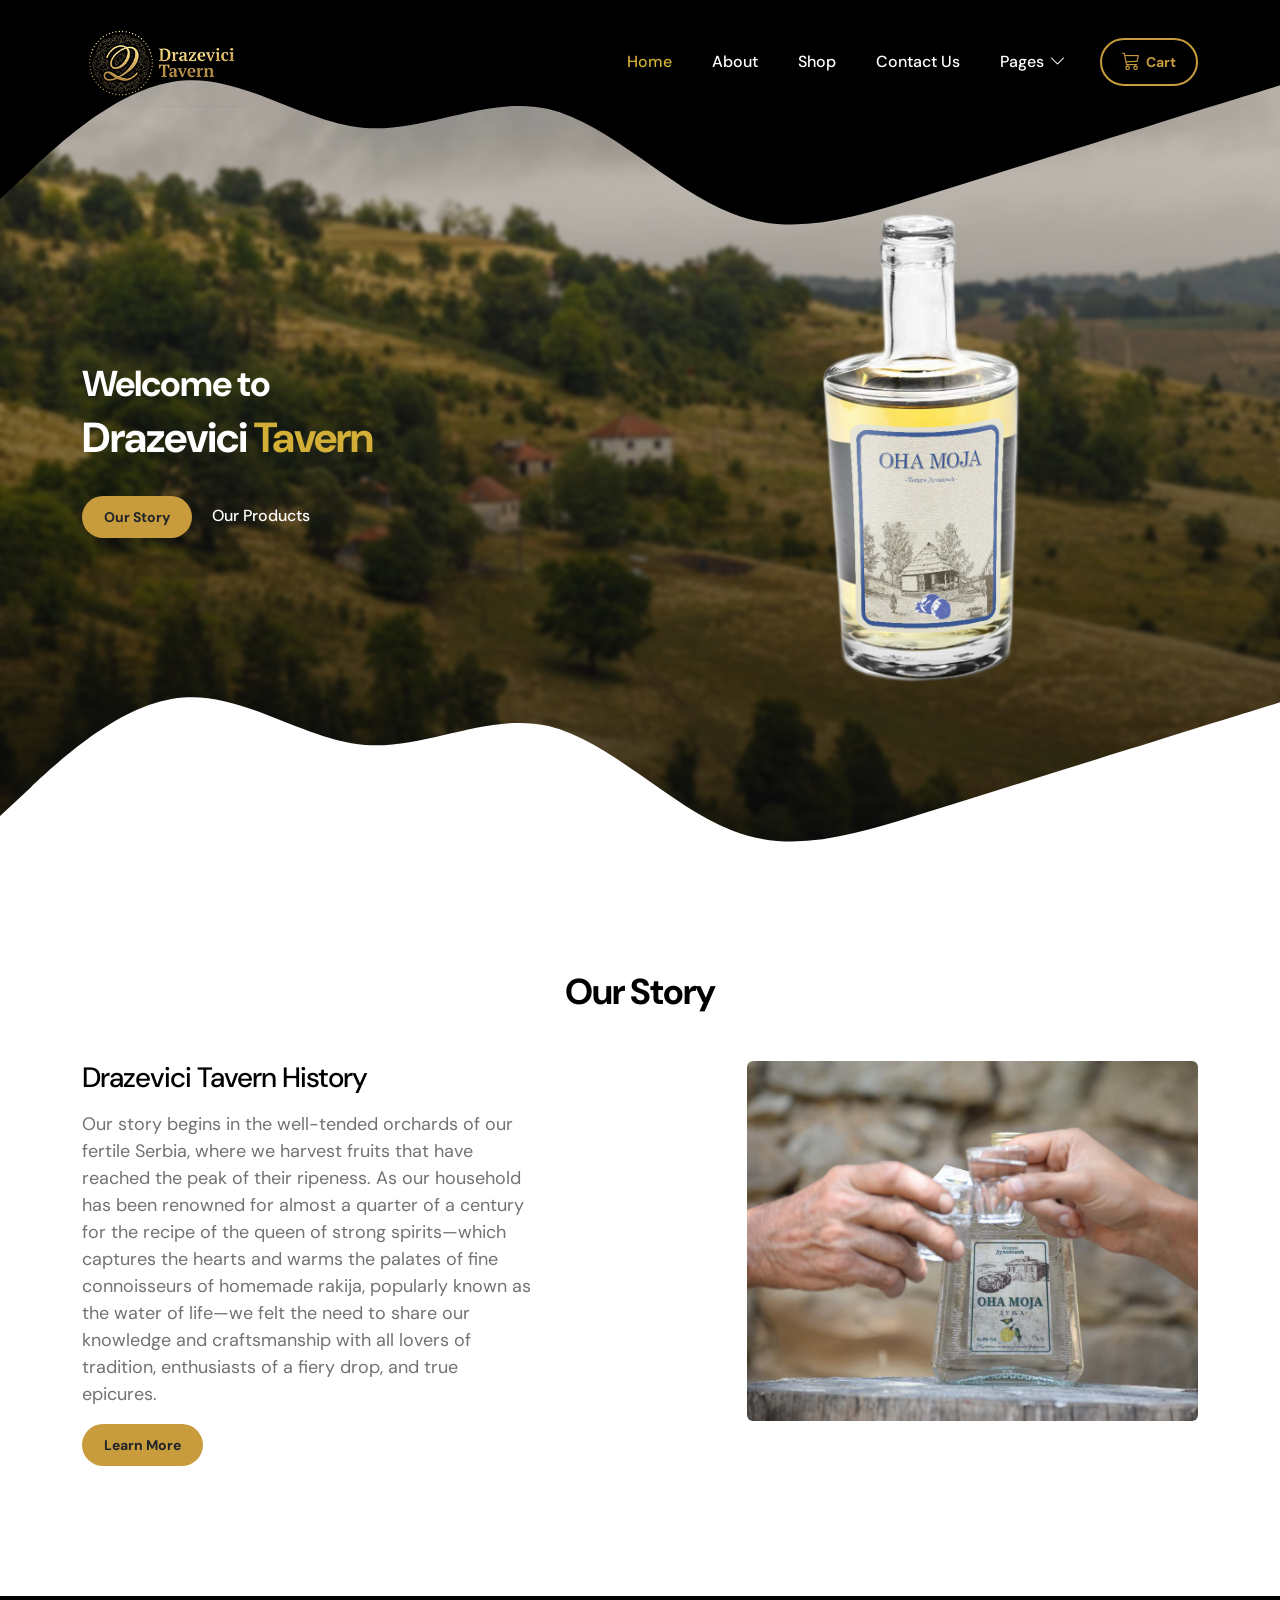
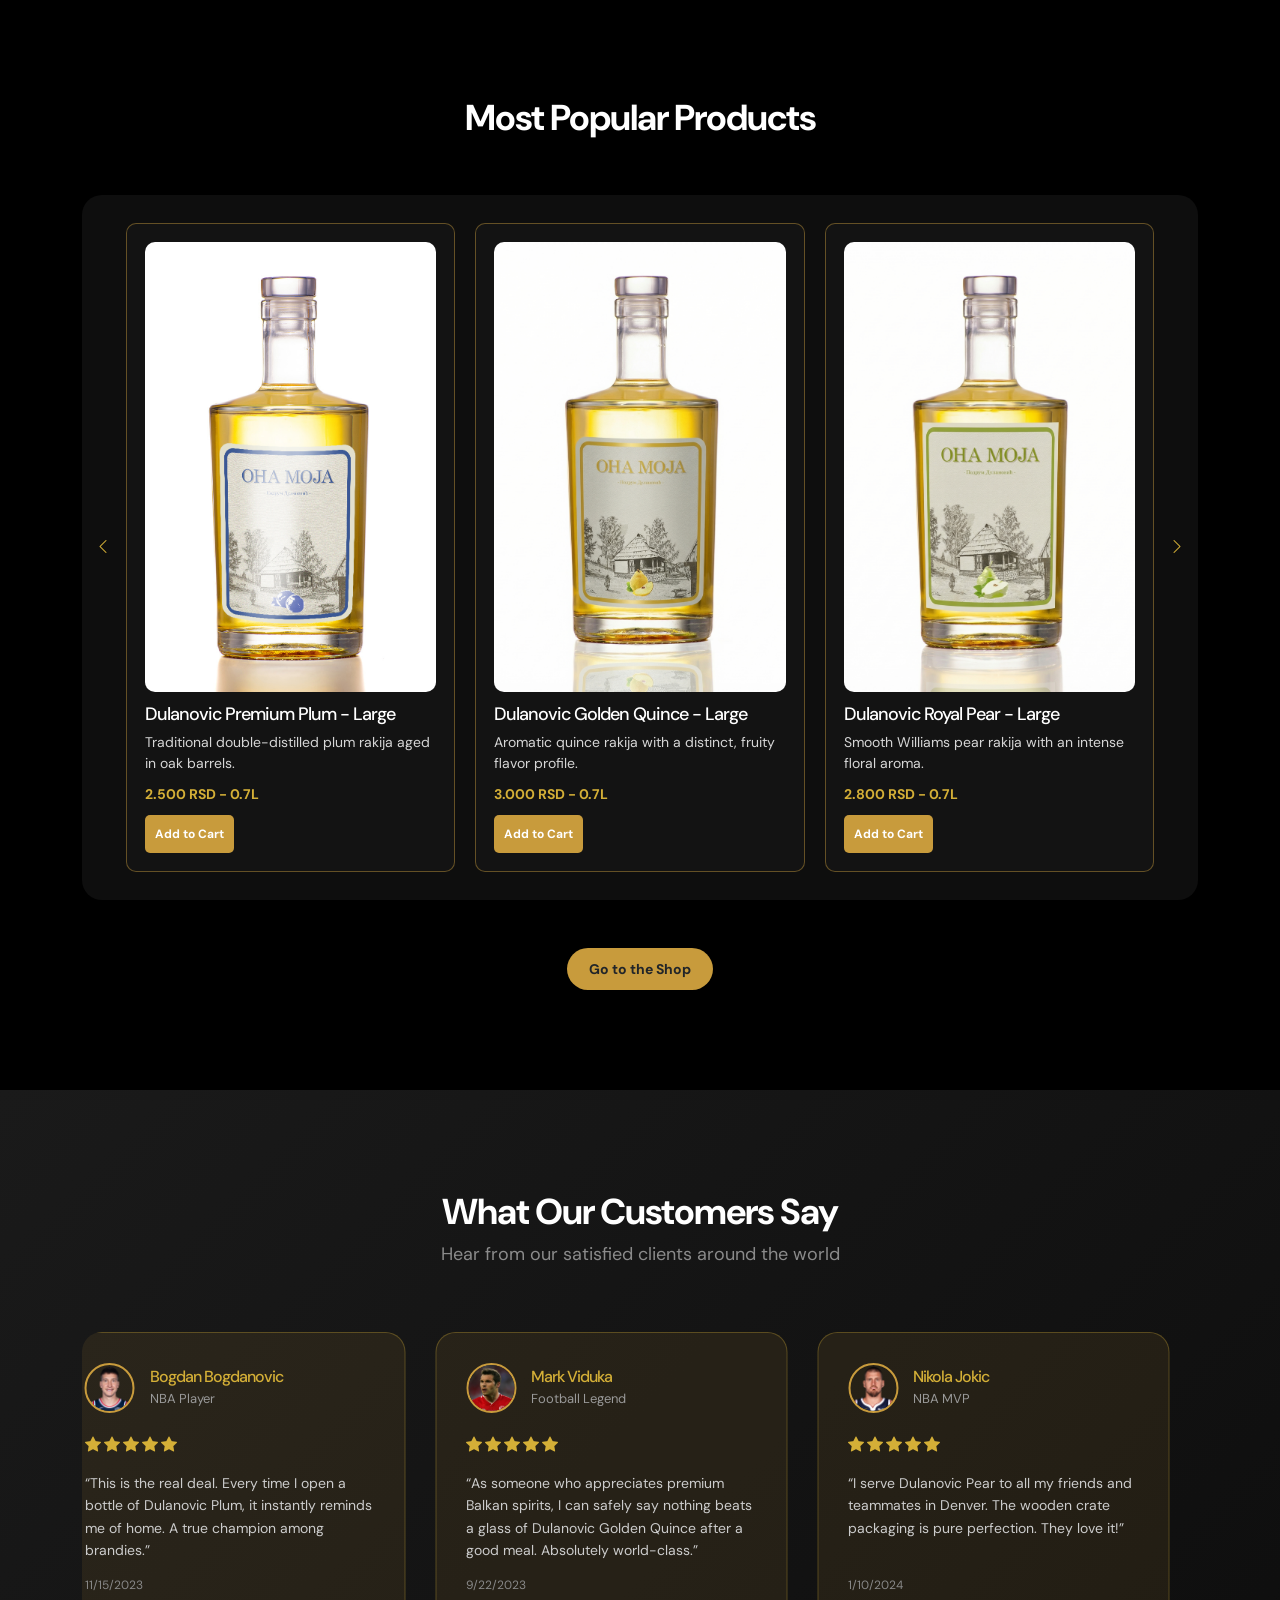
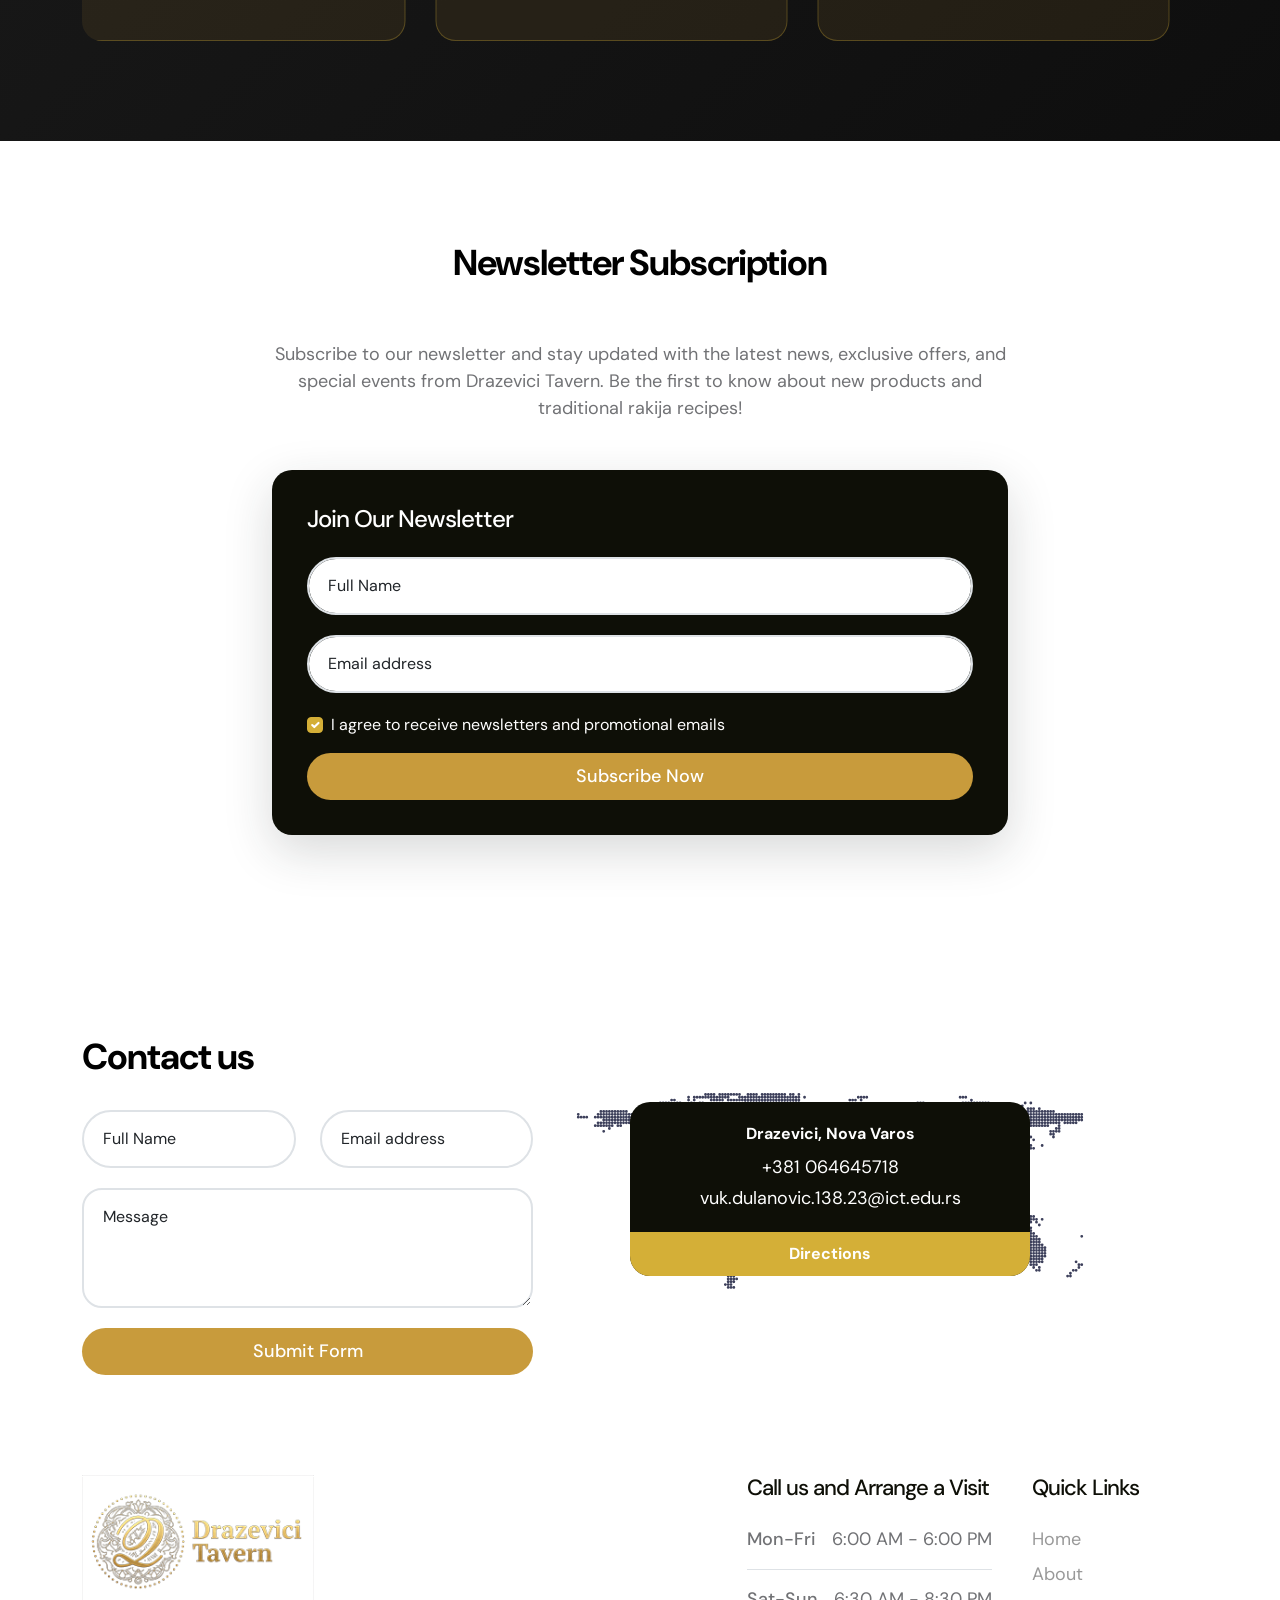
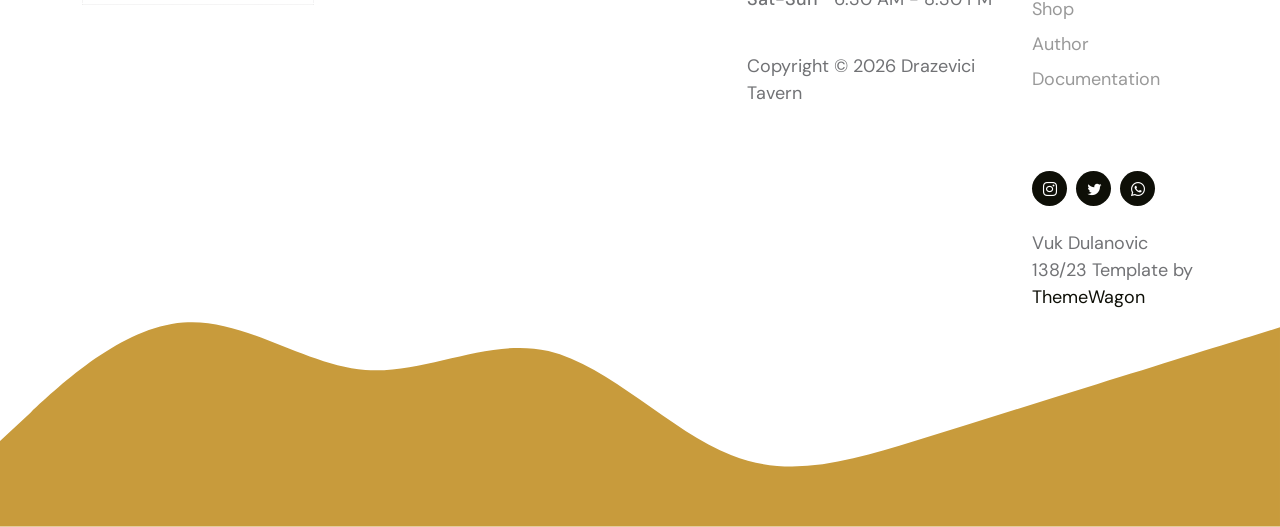
==== commit 63d4af60: "Add files via upload" ====
--- a/index.html
+++ b/index.html
@@ -58,8 +58,7 @@
 
                                 <ul class="dropdown-menu dropdown-menu-light" aria-labelledby="navbarLightDropdownMenuLink">
                                     <li><a class="dropdown-item" href="author.html">Author</a></li>
-
-                                    <li><a class="dropdown-item" href="#">Documentation</a></li>
+                                    <li><a class="dropdown-item" href="documentation.pdf">Documentation</a></li>
                                 </ul>
                             </li>
                         </ul>
@@ -199,8 +198,8 @@
 
                         <div class="col-lg-12 col-12">
                             <div class="testimonials-slider-wrapper">
-                                <div class="testimonials-slider" id="testimonials-slider">
-                                    <!-- Testimonials will be populated here by JS -->
+                                <div class="testimonials-track" id="testimonials-track">
+                                    <!-- Reviews will be populated here by JS -->
                                 </div>
                             </div>
                         </div>
@@ -361,7 +360,7 @@
                             <li class="mb-2"><a href="about.html" class="footer-link">About</a></li>
                             <li class="mb-2"><a href="shop.html" class="footer-link">Shop</a></li>
                             <li class="mb-2"><a href="author.html" class="footer-link">Author</a></li>
-                            <li><a href="#documentation" class="footer-link">Documentation</a></li>
+                            <li><a href="documentation.pdf" class="footer-link">Documentation</a></li>
                         </ul>
                     </div>
 
@@ -390,7 +389,6 @@
             <svg xmlns="http://www.w3.org/2000/svg" viewBox="0 0 1440 320"><path fill="#C89B3C" fill-opacity="1" d="M0,224L34.3,192C68.6,160,137,96,206,90.7C274.3,85,343,139,411,144C480,149,549,107,617,122.7C685.7,139,754,213,823,240C891.4,267,960,245,1029,224C1097.1,203,1166,181,1234,160C1302.9,139,1371,117,1406,106.7L1440,96L1440,320L1405.7,320C1371.4,320,1303,320,1234,320C1165.7,320,1097,320,1029,320C960,320,891,320,823,320C754.3,320,686,320,617,320C548.6,320,480,320,411,320C342.9,320,274,320,206,320C137.1,320,69,320,34,320L0,320Z"></path></svg>
         </footer>
 
-
         <script src="assets/js/main.js"></script>
 
     </body>
--- a/assets/css/main.css
+++ b/assets/css/main.css
@@ -153,6 +153,7 @@
   right: 0;
   bottom: 0;
   left: 0;
+  pointer-events: none;
 }
 
 ::selection {
@@ -461,10 +462,11 @@
 
 .navbar {
   background: transparent;
-  z-index: 99;
+  z-index: 1050;
   padding-top: 12px;
   padding-bottom: 12px;
   transition: background 0.25s ease, box-shadow 0.25s ease, border-color 0.25s ease, backdrop-filter 0.25s ease;
+  position: relative;
 }
 
 .navbar-dark-page {
@@ -882,14 +884,19 @@
 #offcanvasCart {
   background-color: #1a1a1a;
   color: #ffffff;
+  z-index: 1060;
 }
 
 #offcanvasCart.offcanvas {
   --bs-offcanvas-bg: #1a1a1a;
 }
 
+.offcanvas-backdrop {
+  z-index: 1055;
+}
+
 .offcanvas-backdrop.show {
-  opacity: 0;
+  opacity: 0.5;
 }
 
 #offcanvasCart .offcanvas-header {
@@ -1327,15 +1334,29 @@
   left: 50%;
   transform: translate(-50%, -50%);
   text-align: center;
+  width: 90%;
+  max-width: 400px;
 }
 
 .contact-info-body {
-  padding: 20px 30px;
+  padding: 20px 15px;
+  overflow-wrap: break-word;
+  word-wrap: break-word;
+  word-break: break-word;
+}
+
+@media (min-width: 768px) {
+  .contact-info-body {
+    padding: 20px 30px;
+  }
 }
 
 .contact-info-body strong,
 .contact-info-item a {
   color: var(--white-color);
+  display: block;
+  overflow-wrap: break-word;
+  word-break: break-word;
 }
 
 .contact-info-footer {
@@ -1485,23 +1506,23 @@
 
 /* Product Detail Text Classes */
 .product-title {
-  color: #1a1a1a;
+  color: #1a1a1a !important;
 }
 
 .product-meta {
-  color: #C89B3C;
+  color: #C89B3C !important;
 }
 
 .product-desc {
-  color: #666;
+  color: #666 !important;
 }
 
 .product-detail {
-  color: #C89B3C;
+  color: #C89B3C !important;
 }
 
 .product-price {
-  color: #C89B3C;
+  color: #C89B3C !important;
 }
 
 .site-footer p span {
@@ -1643,10 +1664,8 @@
   border-radius: var(--border-radius-medium);
 }
 
-.testimonials-slider {
+.testimonials-track {
   display: flex;
-  animation: scroll-testimonials 25s linear infinite;
-  padding: 20px 0;
 }
 
 .testimonial-card {
@@ -1660,13 +1679,13 @@
   flex-direction: column;
   justify-content: space-between;
   min-height: 300px;
-  transition: all 0.3s ease;
+  transition: background 0.3s ease, border-color 0.3s ease;
+  box-sizing: border-box;
 }
 
 .testimonial-card:hover {
   background: rgba(200, 155, 60, 0.2);
   border-color: #D4AF37;
-  transform: translateY(-5px);
 }
 
 .testimonial-header {
@@ -1721,32 +1740,33 @@
   font-size: 12px;
 }
 
-@keyframes scroll-testimonials {
-  0% {
-    transform: translateX(0);
-  }
-  100% {
-    transform: translateX(-50%);
-  }
-}
-
-.testimonials-slider:hover {
-  animation-play-state: paused;
-}
-
 @media screen and (max-width: 1200px) {
   .testimonial-card {
     flex: 0 0 calc(50% - 15px);
+    margin-right: 20px;
   }
 }
 
 @media screen and (max-width: 768px) {
   .testimonial-card {
-    flex: 0 0 100%;
-  }
-
-  .testimonials-slider {
-    animation: scroll-testimonials 20s linear infinite;
+    flex: 0 0 280px;
+    margin-right: 20px;
+    padding: 22px;
+    min-height: 260px;
+  }
+
+  .testimonial-avatar {
+    width: 42px;
+    height: 42px;
+  }
+
+  .testimonial-info h6 {
+    font-size: 14px;
+  }
+
+  .testimonial-text {
+    font-size: 13px;
+    line-height: 1.5;
   }
 }
 
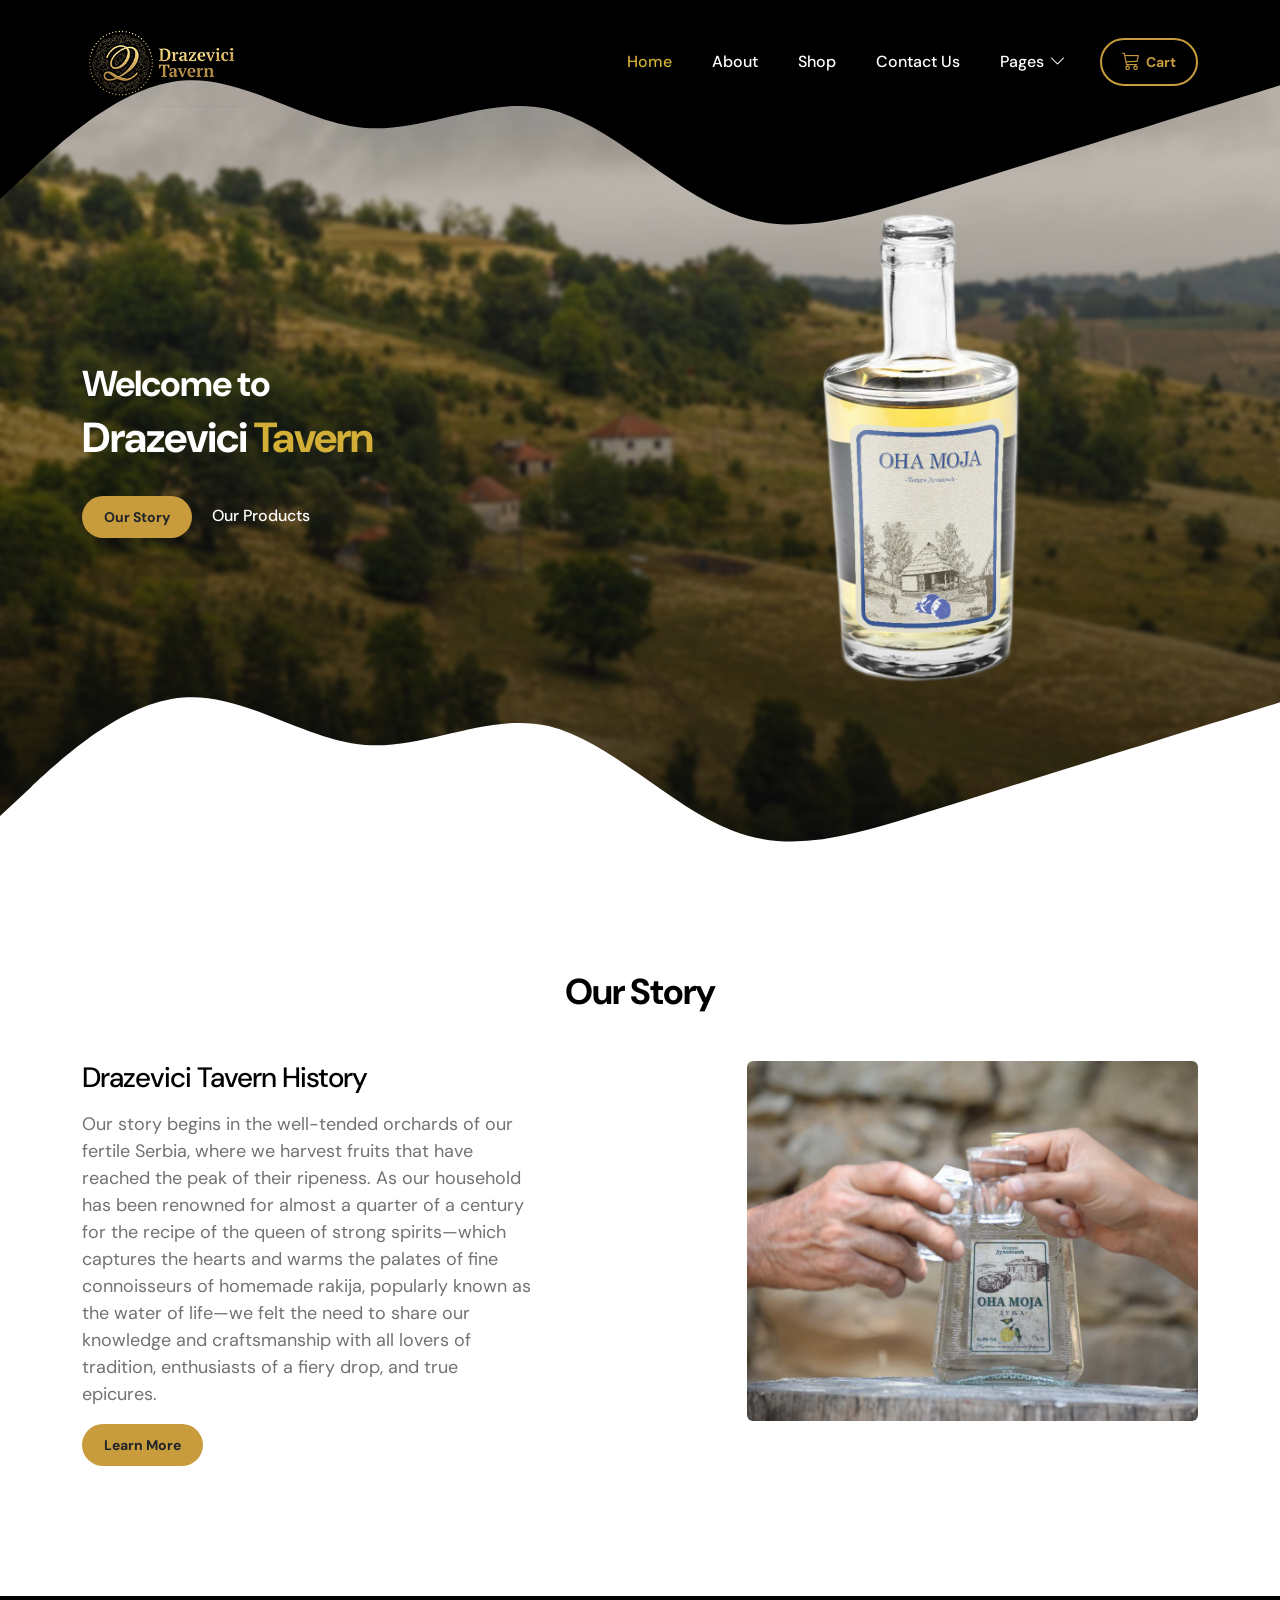
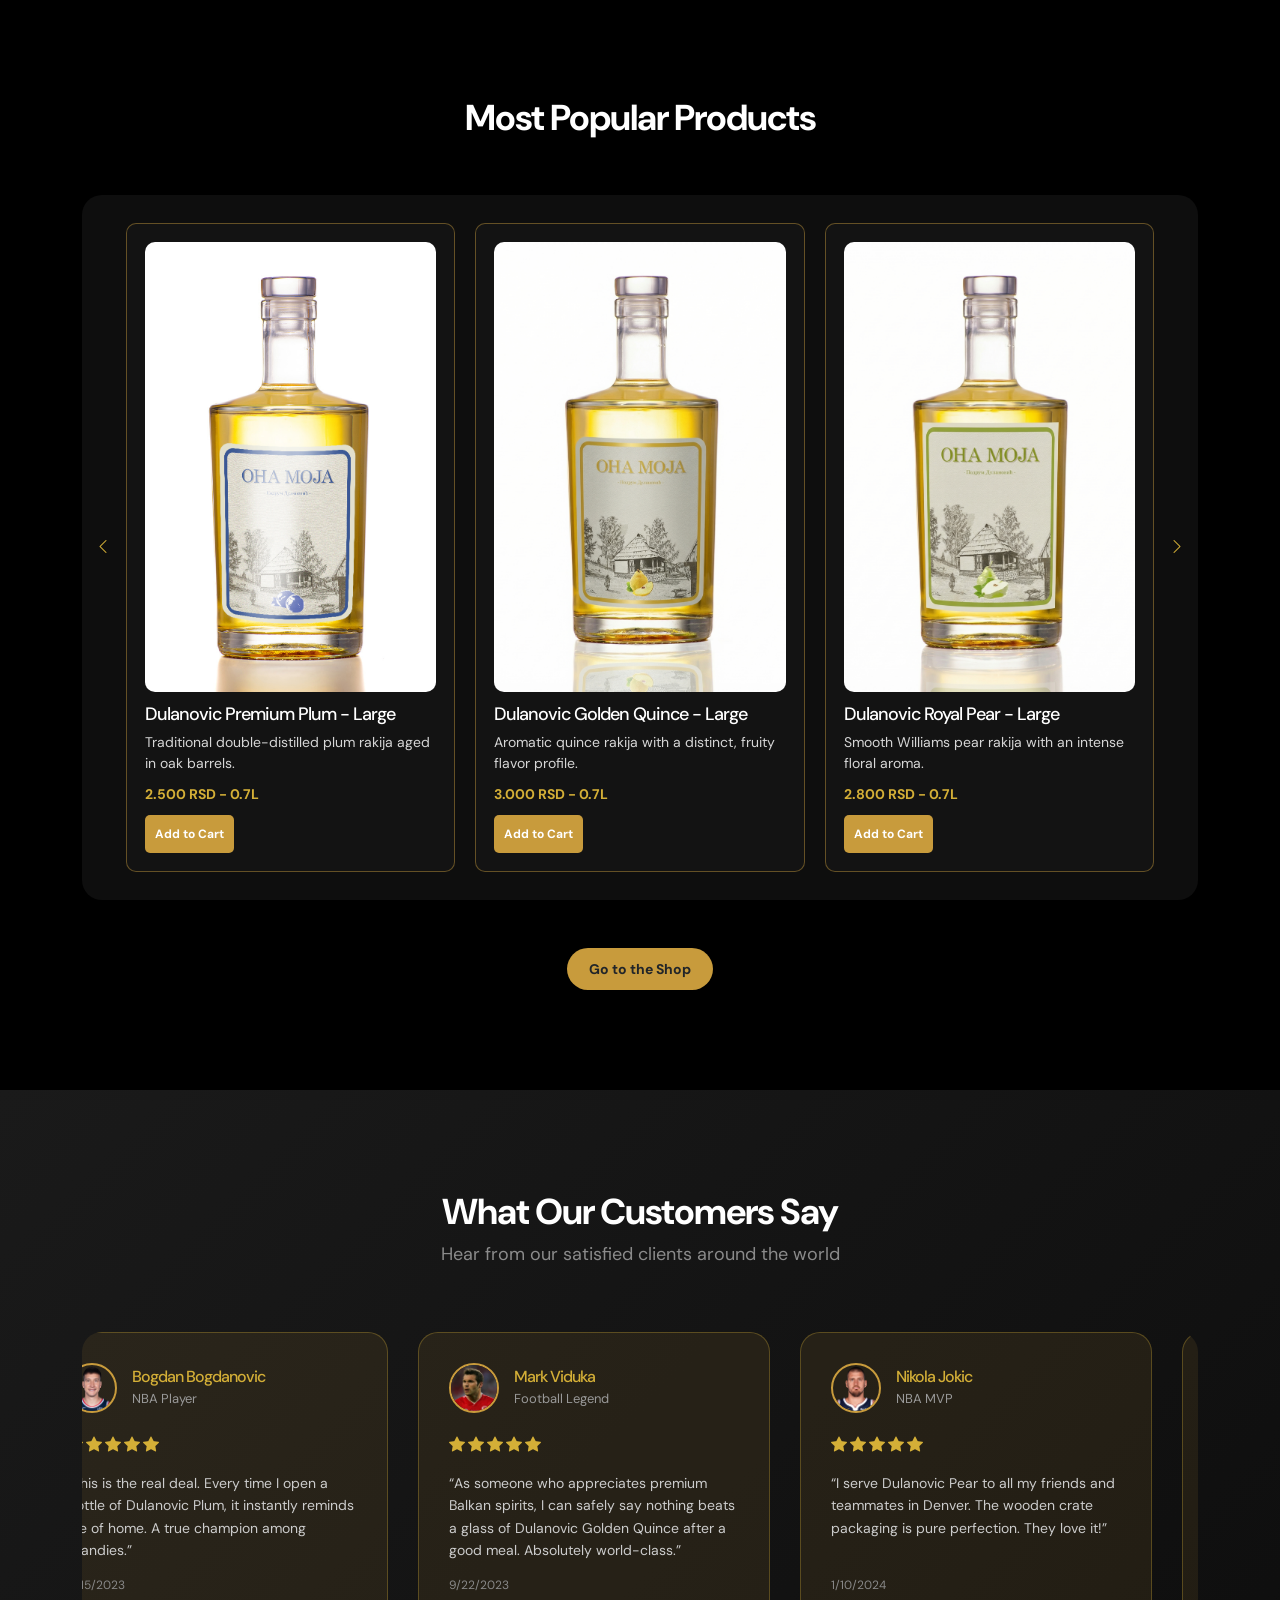
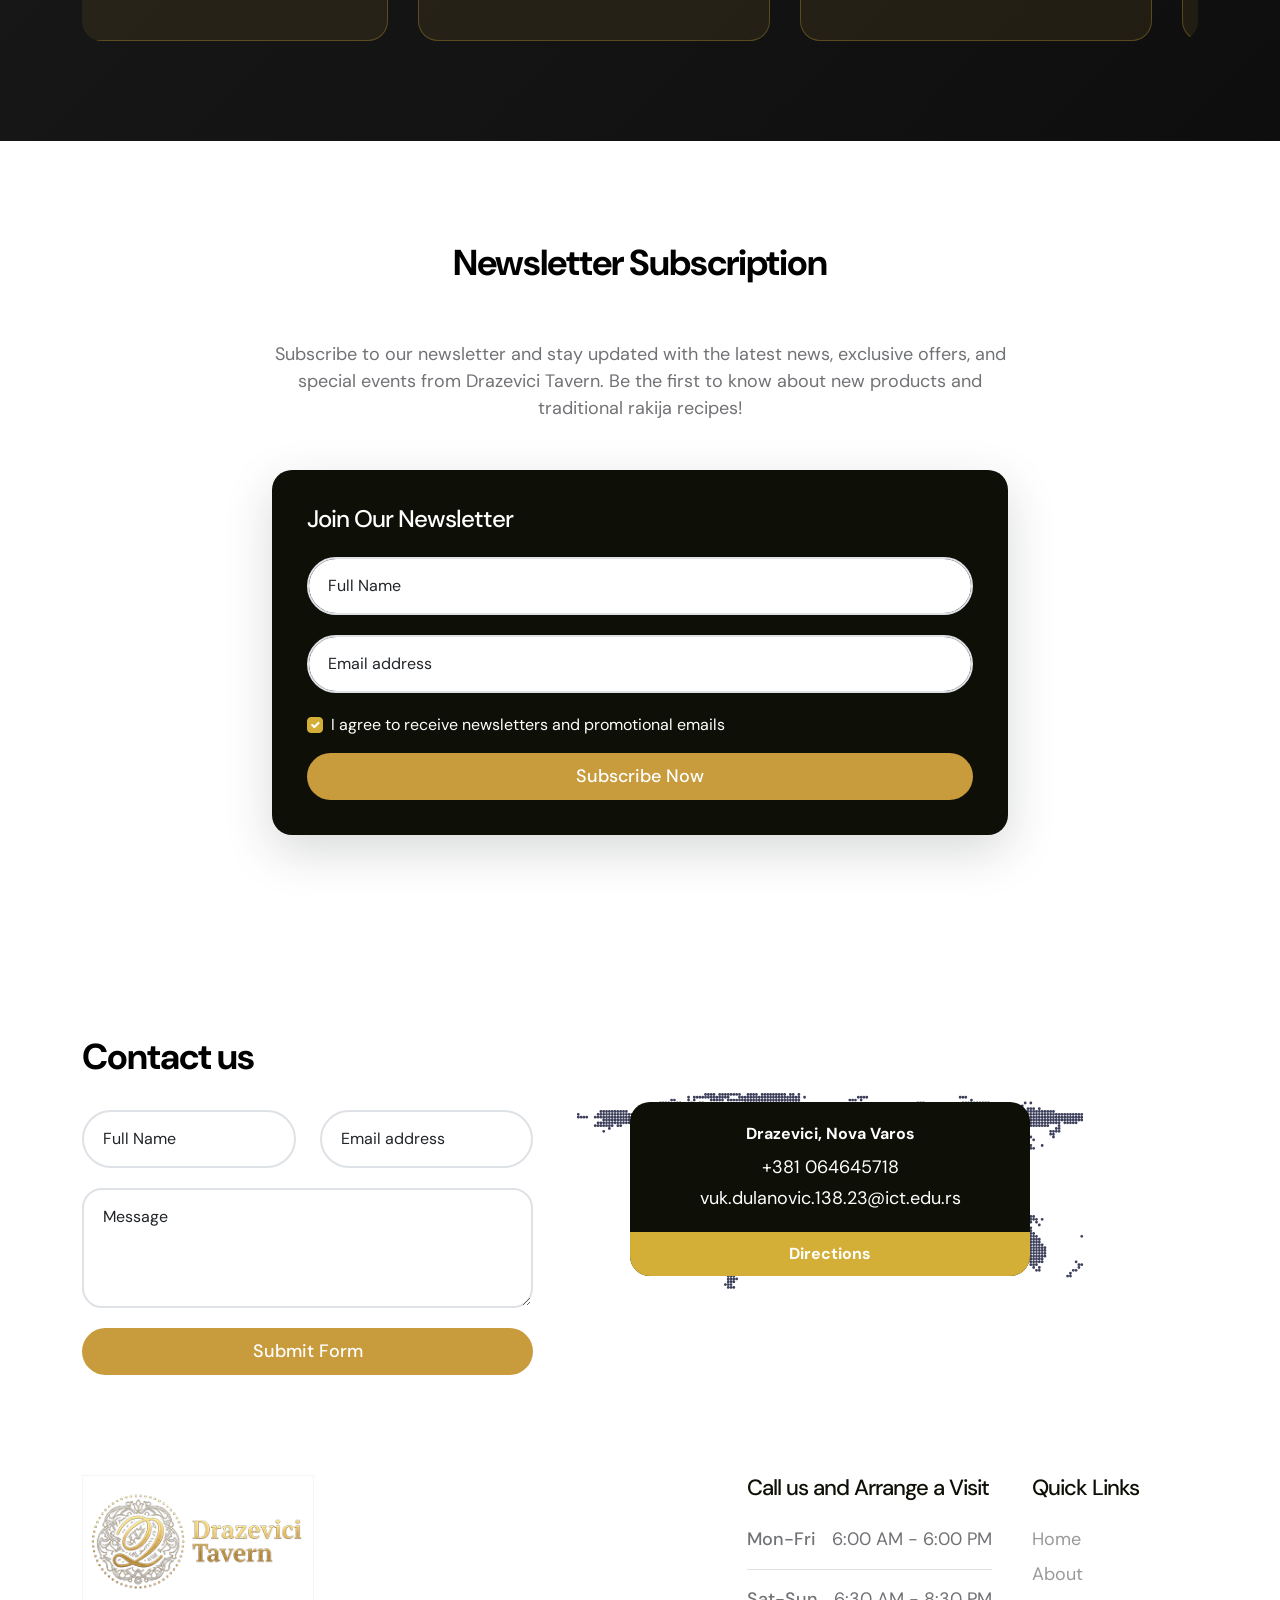
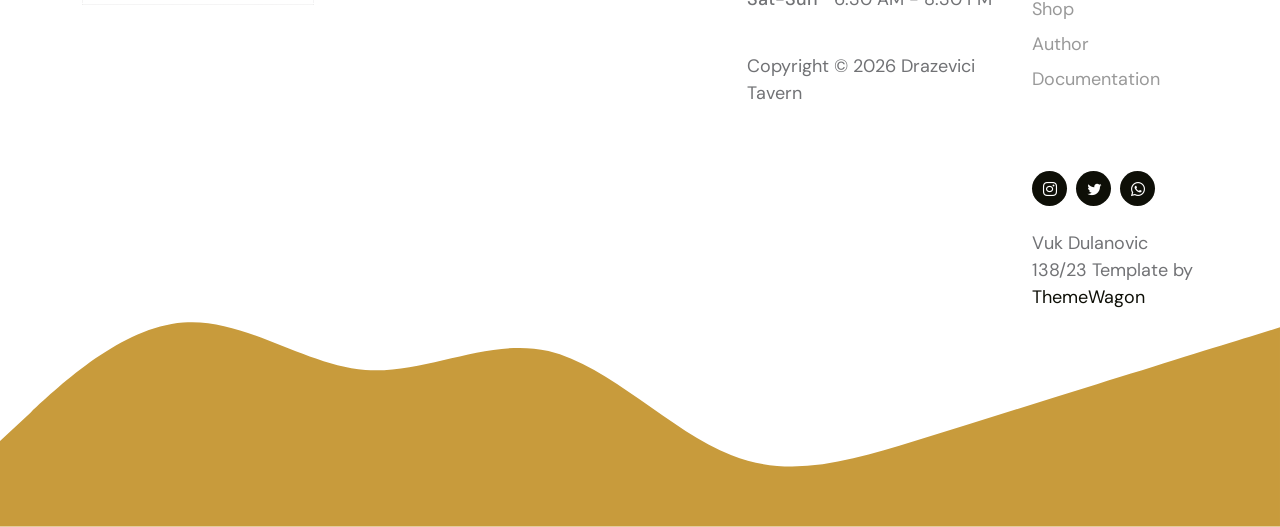
==== commit 5e226e72: "Add files via upload" ====
--- a/index.html
+++ b/index.html
@@ -1,4 +1,4 @@
-<!doctype html>
+<!DOCTYPE html>
 <html lang="en">
     <head>
         <meta charset="utf-8">
@@ -23,46 +23,37 @@
                     <a class="navbar-brand d-flex align-items-center" href="index.html">
                         <img src="assets/images/logo.png" class="navbar-brand-image img-fluid" alt="Drazevici Tavern">
                     </a>
-
                     <div class="d-lg-none ms-auto me-3">
                         <div class="cart-nav-wrapper">
                             <a class="btn custom-btn custom-border-btn" id="cart-btn-mobile" href="#" role="button"><i class="bi bi-cart3"></i> Cart</a>
                             <span class="cart-badge cart-badge-hidden" id="cart-badge-mobile">0</span>
                         </div>
                     </div>
-
                     <button class="navbar-toggler" type="button" data-bs-toggle="collapse" data-bs-target="#navbarNav" aria-controls="navbarNav" aria-expanded="false" aria-label="Toggle navigation">
                         <span class="navbar-toggler-icon"></span>
                     </button>
-
                     <div class="collapse navbar-collapse" id="navbarNav">
                         <ul class="navbar-nav ms-lg-auto">
                             <li class="nav-item">
                                 <a class="nav-link click-scroll" href="#section_1">Home</a>
                             </li>
-    
                             <li class="nav-item">
                                 <a class="nav-link" href="about.html">About</a>
                             </li>
-
                             <li class="nav-item">
                                 <a class="nav-link" href="shop.html">Shop</a>
                             </li>
-
                             <li class="nav-item">
                                 <a class="nav-link smoothscroll" href="#section_5">Contact Us</a>
                             </li>
-
                             <li class="nav-item dropdown">
                                 <a class="nav-link dropdown-toggle" href="#" id="navbarLightDropdownMenuLink" role="button" data-bs-toggle="dropdown" aria-expanded="false">Pages</a>
-
                                 <ul class="dropdown-menu dropdown-menu-light" aria-labelledby="navbarLightDropdownMenuLink">
                                     <li><a class="dropdown-item" href="author.html">Author</a></li>
                                     <li><a class="dropdown-item" href="documentation.pdf">Documentation</a></li>
                                 </ul>
                             </li>
                         </ul>
-
                         <div class="d-none d-lg-block ms-lg-3">
                             <div class="cart-nav-wrapper">
                                 <a class="btn custom-btn custom-border-btn" id="cart-btn-desktop" href="#" role="button"><i class="bi bi-cart3"></i> Cart</a>
@@ -72,19 +63,15 @@
                     </div>
                 </div>
             </nav>
-
             <div class="offcanvas offcanvas-end" data-bs-scroll="true" tabindex="-1" id="offcanvasCart" aria-labelledby="offcanvasCartLabel">
                 <div class="offcanvas-header">
                     <h5 class="offcanvas-title" id="offcanvasCartLabel">Shopping Cart</h5>
-
                     <button type="button" class="btn-close" data-bs-dismiss="offcanvas" aria-label="Close"></button>
                 </div>
-
                 <div class="offcanvas-body d-flex flex-column">
                     <div id="cart-items-container">
-                        <!-- Cart items will be populated here -->
-                    </div>
-
+                        <!-- Cart items -->
+                    </div>
                     <div class="mt-auto">
                         <div class="cart-total mb-4 pb-3 border-top">
                             <h5 class="text-white mb-3">Total: <span id="cart-total">$0.00</span></h5>
@@ -93,53 +80,39 @@
                     </div>
                 </div>
             </div>
-
             <section class="hero-section d-flex justify-content-center align-items-center" id="section_1">
-
                 <div class="section-overlay"></div>
-
                 <svg xmlns="http://www.w3.org/2000/svg" viewBox="0 0 1440 320"><path fill="#000000" fill-opacity="1" d="M0,224L34.3,192C68.6,160,137,96,206,90.7C274.3,85,343,139,411,144C480,149,549,107,617,122.7C685.7,139,754,213,823,240C891.4,267,960,245,1029,224C1097.1,203,1166,181,1234,160C1302.9,139,1371,117,1406,106.7L1440,96L1440,0L1405.7,0C1371.4,0,1303,0,1234,0C1165.7,0,1097,0,1029,0C960,0,891,0,823,0C754.3,0,686,0,617,0C548.6,0,480,0,411,0C342.9,0,274,0,206,0C137.1,0,69,0,34,0L0,0Z"></path></svg>
-
                 <div class="container">
                     <div class="row align-items-center">
-
                         <div class="col-lg-6 col-12 mb-5 mb-lg-0">
                             <h2 class="text-white">Welcome to</h2>
-
                             <h1 class="cd-headline rotate-1 text-white mb-4 pb-2">
                                 <span>Drazevici</span>
                                 <span class="cd-words-wrapper">
                                     <b class="is-visible">Tavern</b>
                                 </span>
                             </h1>
-
                             <div class="custom-btn-group">
                                 <a href="#section_2" class="btn custom-btn smoothscroll me-3">Our Story</a>
                                 <a href="#section_3" class="link smoothscroll">Our Products</a>
                             </div>
                         </div>
-
                         <div class="col-lg-6 col-12 hero-image-col">
                             <div class="ratio bottle-image-wrap">
                                 <img src="assets/images/bottle.png" class="img-fluid w-100 h-100 bottle-image" alt="Bottle">
                             </div>
                         </div>
-
-                    </div>
-                </div>
-
+                    </div>
+                </div>
                 <svg xmlns="http://www.w3.org/2000/svg" viewBox="0 0 1440 320"><path fill="#ffffff" fill-opacity="1" d="M0,224L34.3,192C68.6,160,137,96,206,90.7C274.3,85,343,139,411,144C480,149,549,107,617,122.7C685.7,139,754,213,823,240C891.4,267,960,245,1029,224C1097.1,203,1166,181,1234,160C1302.9,139,1371,117,1406,106.7L1440,96L1440,320L1405.7,320C1371.4,320,1303,320,1234,320C1165.7,320,1097,320,1029,320C960,320,891,320,823,320C754.3,320,686,320,617,320C548.6,320,480,320,411,320C342.9,320,274,320,206,320C137.1,320,69,320,34,320L0,320Z"></path></svg>
             </section>
-
-
             <section class="about-section section-padding" id="section_2">
                 <div class="container">
                     <div class="row">
-
                         <div class="col-lg-12 col-12 text-center">
                             <h2 class="mb-lg-5 mb-4">Our Story</h2>
                         </div>
-
                         <div class="col-lg-5 col-12 me-auto mb-4 mb-lg-0 d-flex align-items-center">
                             <div>
                                 <h3 class="mb-3">Drazevici Tavern History</h3>
@@ -147,47 +120,37 @@
                                 <a class="btn custom-btn" href="about.html">Learn More</a>
                             </div>
                         </div>
-
                         <div class="col-lg-5 col-12 ms-auto">
                             <img src="assets/images/back.jpg" class="img-fluid w-100 rounded about-image-cover" alt="Drazevici Tavern interior">
                         </div>
-
-                    </div>
-                </div>
-            </section>
-
-
+                    </div>
+                </div>
+            </section>
             <section class="products-section section-padding" id="section_3">
                 <div class="container">
                     <div class="row">
                         <div class="col-lg-12 col-12 text-center mb-lg-5 mb-4">
                             <h2 class="text-white">Most Popular Products</h2>
                         </div>
-
                         <div class="col-lg-12 col-12">
                             <div class="product-slider-shell">
                                 <button class="product-slider-arrow product-slider-arrow-left" id="product-slider-prev" aria-label="Previous product">
                                     <i class="bi bi-chevron-left"></i>
                                 </button>
-
                                 <div class="product-slider-viewport">
                                     <div class="product-slider-track" id="product-slider-track"></div>
                                 </div>
-
                                 <button class="product-slider-arrow product-slider-arrow-right" id="product-slider-next" aria-label="Next product">
                                     <i class="bi bi-chevron-right"></i>
                                 </button>
                             </div>
                         </div>
-
                         <div class="col-lg-12 col-12 text-center mt-lg-5 mt-4">
                             <a href="shop.html" class="btn custom-btn">Go to the Shop</a>
                         </div>
                     </div>
                 </div>
             </section>
-
-
             <section class="testimonials-section section-padding" id="section_4">
                 <div class="container">
                     <div class="row">
@@ -195,96 +158,74 @@
                             <h2 class="text-white mb-2">What Our Customers Say</h2>
                             <p class="text-white-50">Hear from our satisfied clients around the world</p>
                         </div>
-
                         <div class="col-lg-12 col-12">
                             <div class="testimonials-slider-wrapper">
                                 <div class="testimonials-track" id="testimonials-track">
-                                    <!-- Reviews will be populated here by JS -->
                                 </div>
                             </div>
                         </div>
                     </div>
                 </div>
             </section>
-
             <section class="membership-section section-padding" id="newsletter">
                 <div class="container">
                     <div class="row">
-
                         <div class="col-lg-12 col-12 text-center mx-auto mb-lg-5 mb-4">
                             <h2><span>Newsletter</span> Subscription</h2>
                         </div>
-
                         <div class="col-lg-8 col-12 mx-auto">
                             <div class="text-center mb-5">
                                 <p class="mb-4">Subscribe to our newsletter and stay updated with the latest news, exclusive offers, and special events from Drazevici Tavern. Be the first to know about new products and traditional rakija recipes!</p>
                             </div>
-
                             <form action="#" method="post" class="custom-form membership-form shadow-lg" role="form">
                                 <h4 class="text-white mb-4">Join Our Newsletter</h4>
-
                                     <div class="form-floating">
                                         <input type="text" name="full-name" id="newsletter-full-name" class="form-control" placeholder="Full Name" required="">
-                                        
                                         <label for="newsletter-full-name">Full Name</label>
                                     </div>
-
                                     <div class="form-floating">
-                                        <input type="email" name="email" id="newsletter-email" pattern="[^ @]*@[^ @]*" class="form-control" placeholder="Email address" required="">
-                                        
+                                        <input type="email" name="email" id="newsletter-email" class="form-control" placeholder="Email address" required="">
                                         <label for="newsletter-email">Email address</label>
                                     </div>
-
                                     <div class="form-check mb-3">
                                         <input class="form-check-input" type="checkbox" id="newsletter-checkbox" checked="">
                                         <label class="form-check-label text-white" for="newsletter-checkbox">
                                             I agree to receive newsletters and promotional emails
                                         </label>
                                     </div>
-
                                     <button type="submit" class="form-control">Subscribe Now</button>
                                     <div id="newsletter-success-message" class="alert alert-success mt-3" style="display: none;" role="alert">
                                         Thank you for subscribing! Check your email for confirmation.
                                     </div>
                                 </form>
                         </div>
-
-                    </div>
-                </div>
-            </section>
-
+                    </div>
+                </div>
+            </section>
             <section class="contact-section section-padding" id="section_5">
                 <div class="container">
                     <div class="row">
-
                         <div class="col-lg-5 col-12">
                             <form action="#" method="post" class="custom-form contact-form" role="form">
                                 <h2 class="mb-4 pb-2">Contact us</h2>
-
                                 <div class="row">
                                     <div class="col-lg-6 col-md-6 col-12">
                                         <div class="form-floating">
-                                            <input type="text" name="full-name" id="full-name" class="form-control" placeholder="Full Name" required="">
-                                            
+                                            <input type="text" name="full-name" id="full-name" class="form-control" placeholder="Full Name" required="">  
                                             <label for="floatingInput">Full Name</label>
                                         </div>
                                     </div>
-
                                     <div class="col-lg-6 col-md-6 col-12"> 
                                         <div class="form-floating">
-                                            <input type="email" name="email" id="email" pattern="[^ @]*@[^ @]*" class="form-control" placeholder="Email address" required="">
-                                            
+                                            <input type="email" name="email" id="email" class="form-control" placeholder="Email address" required="">                                    
                                             <label for="floatingInput">Email address</label>
                                         </div>
                                     </div>
-
                                     <div class="col-lg-12 col-12">
                                         <div class="form-floating">
                                             <textarea class="form-control" id="message" name="message" placeholder="Describe message here"></textarea>
-                                            
                                             <label for="floatingTextarea">Message</label>
                                         </div>
-
                                         <button type="submit" class="form-control">Submit Form</button>
                                         <div id="contact-success-message" class="alert alert-success mt-3" role="alert">
                                             Your message has been sent successfully! Thank you for contacting us.
@@ -293,58 +234,47 @@
                                 </div>
                             </form>
                         </div>
-
                         <div class="col-lg-6 col-12">
                             <div class="contact-info mt-5">
                                 <div class="contact-info-item">
                                     <div class="contact-info-body">
                                         <strong>Drazevici, Nova Varos</strong>
-
                                         <p class="mt-2 mb-1">
                                             <a href="tel: +381 064645718" class="contact-link">
                                                 +381 064645718
                                             </a>
                                         </p>
-
                                         <p class="mb-0">
                                             <a href="mailto:vuk.dulanovic.138.23@ict.edu.rs" class="contact-link">
                                                 vuk.dulanovic.138.23@ict.edu.rs
                                             </a>
                                         </p>
                                     </div>
-
                                     <div class="contact-info-footer">
                                         <a href="https://maps.app.goo.gl/7C76iDm9xTbBEsGQ6" target="_blank">Directions</a>
                                     </div>
                                 </div>
-
                                 <img src="assets/images/WorldMap.svg" class="img-fluid" alt="">
                             </div>
                         </div>
-
                     </div>
                 </div>
             </section>
         </main>
-
         <footer class="site-footer">
             <div class="container">
                 <div class="row">
-
                     <div class="col-lg-6 col-12 me-auto mb-5 mb-lg-0">
                         <a class="navbar-brand d-flex align-items-center" href="index.html">
                             <img src="assets/images/logo.png" class="navbar-brand-image footer-logo img-fluid" alt="Drazevici Tavern">
                         </a>
                     </div>
-
                     <div class="col-lg-3 col-12">
                         <h5 class="site-footer-title mb-4">Call us and Arrange a Visit</h5>
-
                         <p class="d-flex border-bottom pb-3 mb-3 me-lg-3">
                             <span>Mon-Fri</span>
                             6:00 AM - 6:00 PM
                         </p>
-
                         <p class="d-flex me-lg-3">
                             <span>Sat-Sun</span>
                             6:30 AM - 8:30 PM
@@ -352,7 +282,6 @@
                         <br>
                         <p class="copyright-text">Copyright © 2026 Drazevici Tavern</p>
                     </div>
-
                     <div class="col-lg-2 col-12">
                         <h5 class="site-footer-title mb-4">Quick Links</h5>
                         <ul class="list-unstyled">
@@ -363,33 +292,25 @@
                             <li><a href="documentation.pdf" class="footer-link">Documentation</a></li>
                         </ul>
                     </div>
-
                         <div class="col-lg-2 col-12 ms-auto">
                             <ul class="social-icon mt-lg-5 mt-3 mb-4">
                                 <li class="social-icon-item">
                                     <a href="https://www.instagram.com" target="_blank" class="social-icon-link bi-instagram"></a>
                                 </li>
-
                                 <li class="social-icon-item">
                                     <a href="https://www.x.com" target="_blank" class="social-icon-link bi-twitter">
                                     </a>
                                 </li>
-
                                 <li class="social-icon-item">
                                     <a href="https://www.whatsapp.com" target="_blank" class="social-icon-link bi-whatsapp"></a>
                                 </li>
                             </ul>
                             <p class="copyright-text">Vuk Dulanovic 138/23 Template by <a href="https://themewagon.com/themes/tiya/" target="_blank">ThemeWagon</a></p>
-                            
-                        </div>
-
+                        </div>
                 </div>
             </div>
-
             <svg xmlns="http://www.w3.org/2000/svg" viewBox="0 0 1440 320"><path fill="#C89B3C" fill-opacity="1" d="M0,224L34.3,192C68.6,160,137,96,206,90.7C274.3,85,343,139,411,144C480,149,549,107,617,122.7C685.7,139,754,213,823,240C891.4,267,960,245,1029,224C1097.1,203,1166,181,1234,160C1302.9,139,1371,117,1406,106.7L1440,96L1440,320L1405.7,320C1371.4,320,1303,320,1234,320C1165.7,320,1097,320,1029,320C960,320,891,320,823,320C754.3,320,686,320,617,320C548.6,320,480,320,411,320C342.9,320,274,320,206,320C137.1,320,69,320,34,320L0,320Z"></path></svg>
         </footer>
-
         <script src="assets/js/main.js"></script>
-
     </body>
 </html>
--- a/assets/css/main.css
+++ b/assets/css/main.css
@@ -6,7 +6,6 @@
 with inline styles moved to CSS classes
 
 */
-
 
 /*---------------------------------------
   CUSTOM PROPERTIES ( VARIABLES )             
@@ -48,7 +47,6 @@
   font-family: var(--body-font-family);
 }
 
-
 /*---------------------------------------
   TYPOGRAPHY               
 -----------------------------------------*/
@@ -129,7 +127,6 @@
 strong {
   font-weight: var(--font-weight-bold);
 }
-
 
 /*---------------------------------------
   SECTION               
@@ -160,7 +157,6 @@
   background-color: #C89B3C;
   color: var(--white-color);
 }
-
 
 /*---------------------------------------
   ANIMATED HEADLINE               
@@ -359,7 +355,6 @@
   }
 }
 
-
 /*---------------------------------------
   CUSTOM BUTTON               
 -----------------------------------------*/
@@ -405,7 +400,6 @@
 .custom-btn-group .link:hover {
   color: var(--link-hover-color);
 }
-
 
 /*---------------------------------------
   NAVIGATION BAR & OFFCANVAS              
@@ -697,7 +691,6 @@
   top: 8px;
 }
 
-
 /*---------------------------------------
   HERO        
 -----------------------------------------*/
@@ -748,7 +741,6 @@
   position: relative;
   z-index: 22;
 }
-
 
 /*---------------------------------------
   BACKGROUND IMAGE SECTION        
@@ -1048,7 +1040,6 @@
   max-width: 150px;
 }
 
-
 /*---------------------------------------
   ABOUT SECTOIN              
 -----------------------------------------*/
@@ -1116,7 +1107,6 @@
 .member-block-info p {
   margin-bottom: 0;
 }
-
 
 /*---------------------------------------
   CUSTOM BLOCK              
@@ -1222,7 +1212,6 @@
   color: var(--white-color);
 }
 
-
 /*---------------------------------------
   EVENTS SECTION            
 -----------------------------------------*/
@@ -1253,7 +1242,6 @@
   font-size: var(--h3-font-size);
   font-weight: var(--font-weight-medium);
 }
-
 
 /*---------------------------------------
   MEMBERSHIP SECTION            
@@ -1311,7 +1299,6 @@
   border-radius: var(--border-radius-medium);
   height: 100px;
 }
-
 
 /*---------------------------------------
   CONTACT               
@@ -1374,7 +1361,6 @@
   font-weight: var(--font-weight-bold);
 }
 
-
 /*---------------------------------------
   SITE FOOTER            
 -----------------------------------------*/
@@ -1529,7 +1515,6 @@
   font-weight: var(--font-weight-medium);
   margin-right: auto;
 }
-
 
 /*---------------------------------------
   CUSTOM FORM               
@@ -1587,7 +1572,6 @@
   margin: 12px;
   margin-left: 15px;
 }
-
 
 /*---------------------------------------
   SOCIAL ICON               
@@ -1622,7 +1606,6 @@
   color: var(--white-color);
 }
 
-
 /*---------------------------------------
   FORM VALIDATION              
 -----------------------------------------*/
@@ -1650,7 +1633,6 @@
   padding: 12px 20px;
   font-weight: 500;
 }
-
 
 /*---------------------------------------
   TESTIMONIALS SECTION              
@@ -1770,7 +1752,6 @@
   }
 }
 
-
 /*---------------------------------------
   SHOP SECTION              
 -----------------------------------------*/
@@ -1897,10 +1878,6 @@
   opacity: 0.6;
   cursor: not-allowed;
 }
-
-
-
-
 
 /*---------------------------------------
   RESPONSIVE STYLES              
@@ -2063,7 +2040,6 @@
   }
 }
 
-
 /*---------------------------------------
   ABOUT IMAGE               
 -----------------------------------------*/
@@ -2071,7 +2047,6 @@
   height: 360px;
   object-fit: cover;
 }
-
 
 /*---------------------------------------
   HERO BACKGROUND VARIANTS               
@@ -2090,7 +2065,6 @@
   background-attachment: fixed;
 }
 
-
 /*---------------------------------------
   SHOP SECTION               
 -----------------------------------------*/
@@ -2141,7 +2115,6 @@
   color: white;
   border: none;
 }
-
 
 /*---------------------------------------
   CHECKOUT SECTION               
@@ -2288,7 +2261,6 @@
 #contact-success-message {
   display: none;
 }
-
 
 /*---------------------------------------
   AUTHOR PAGE               
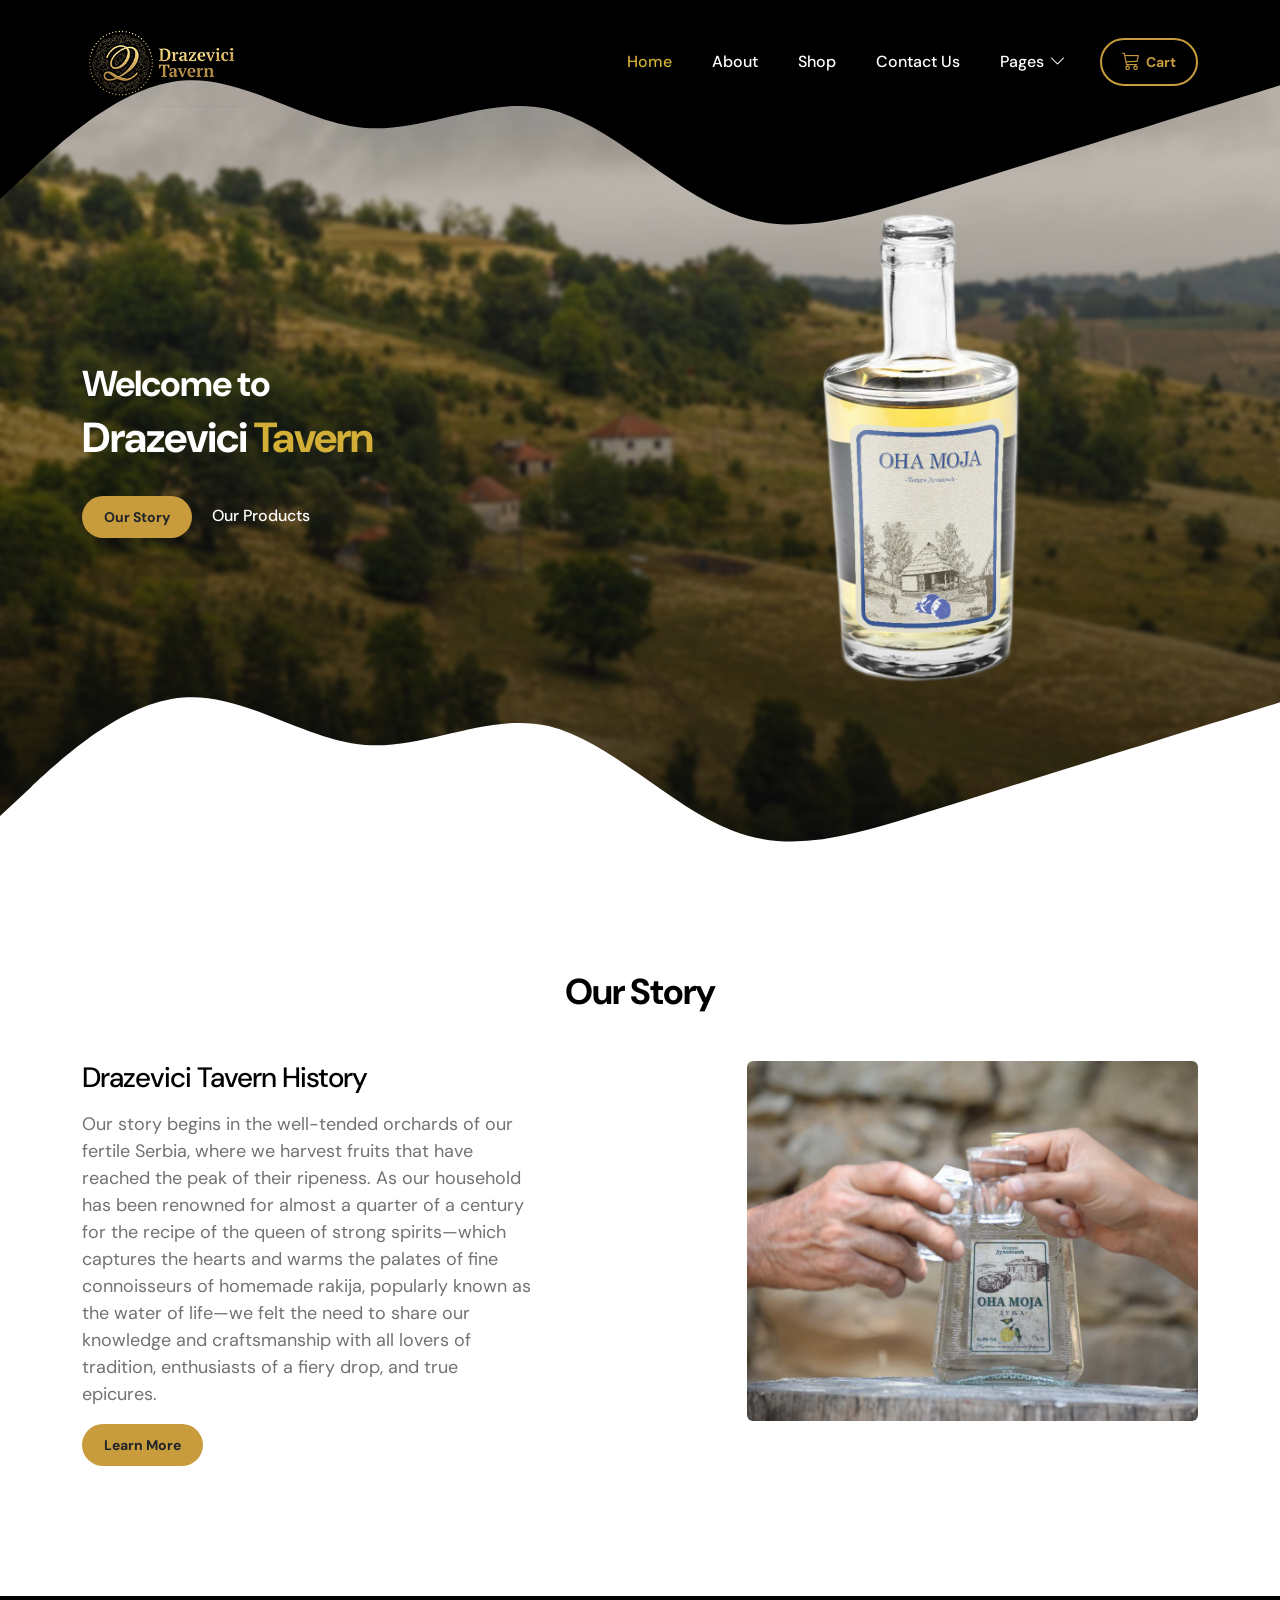
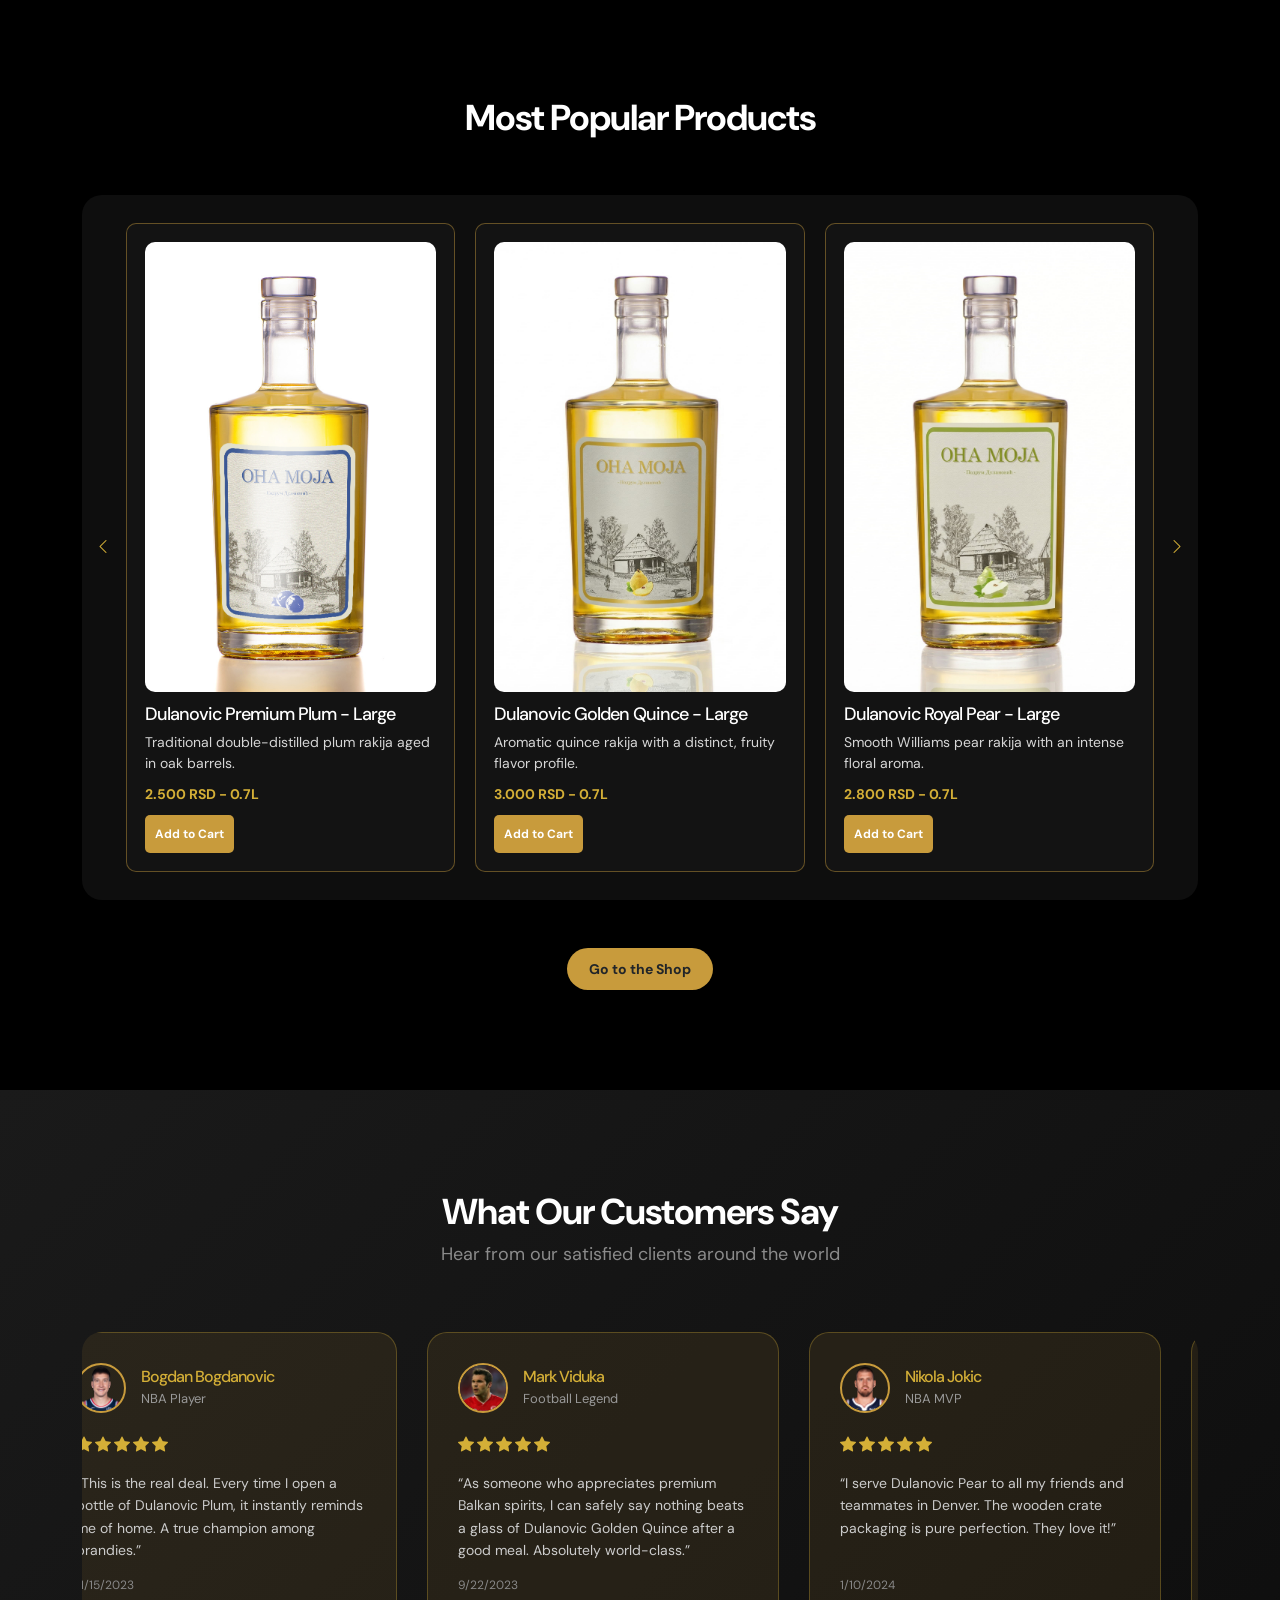
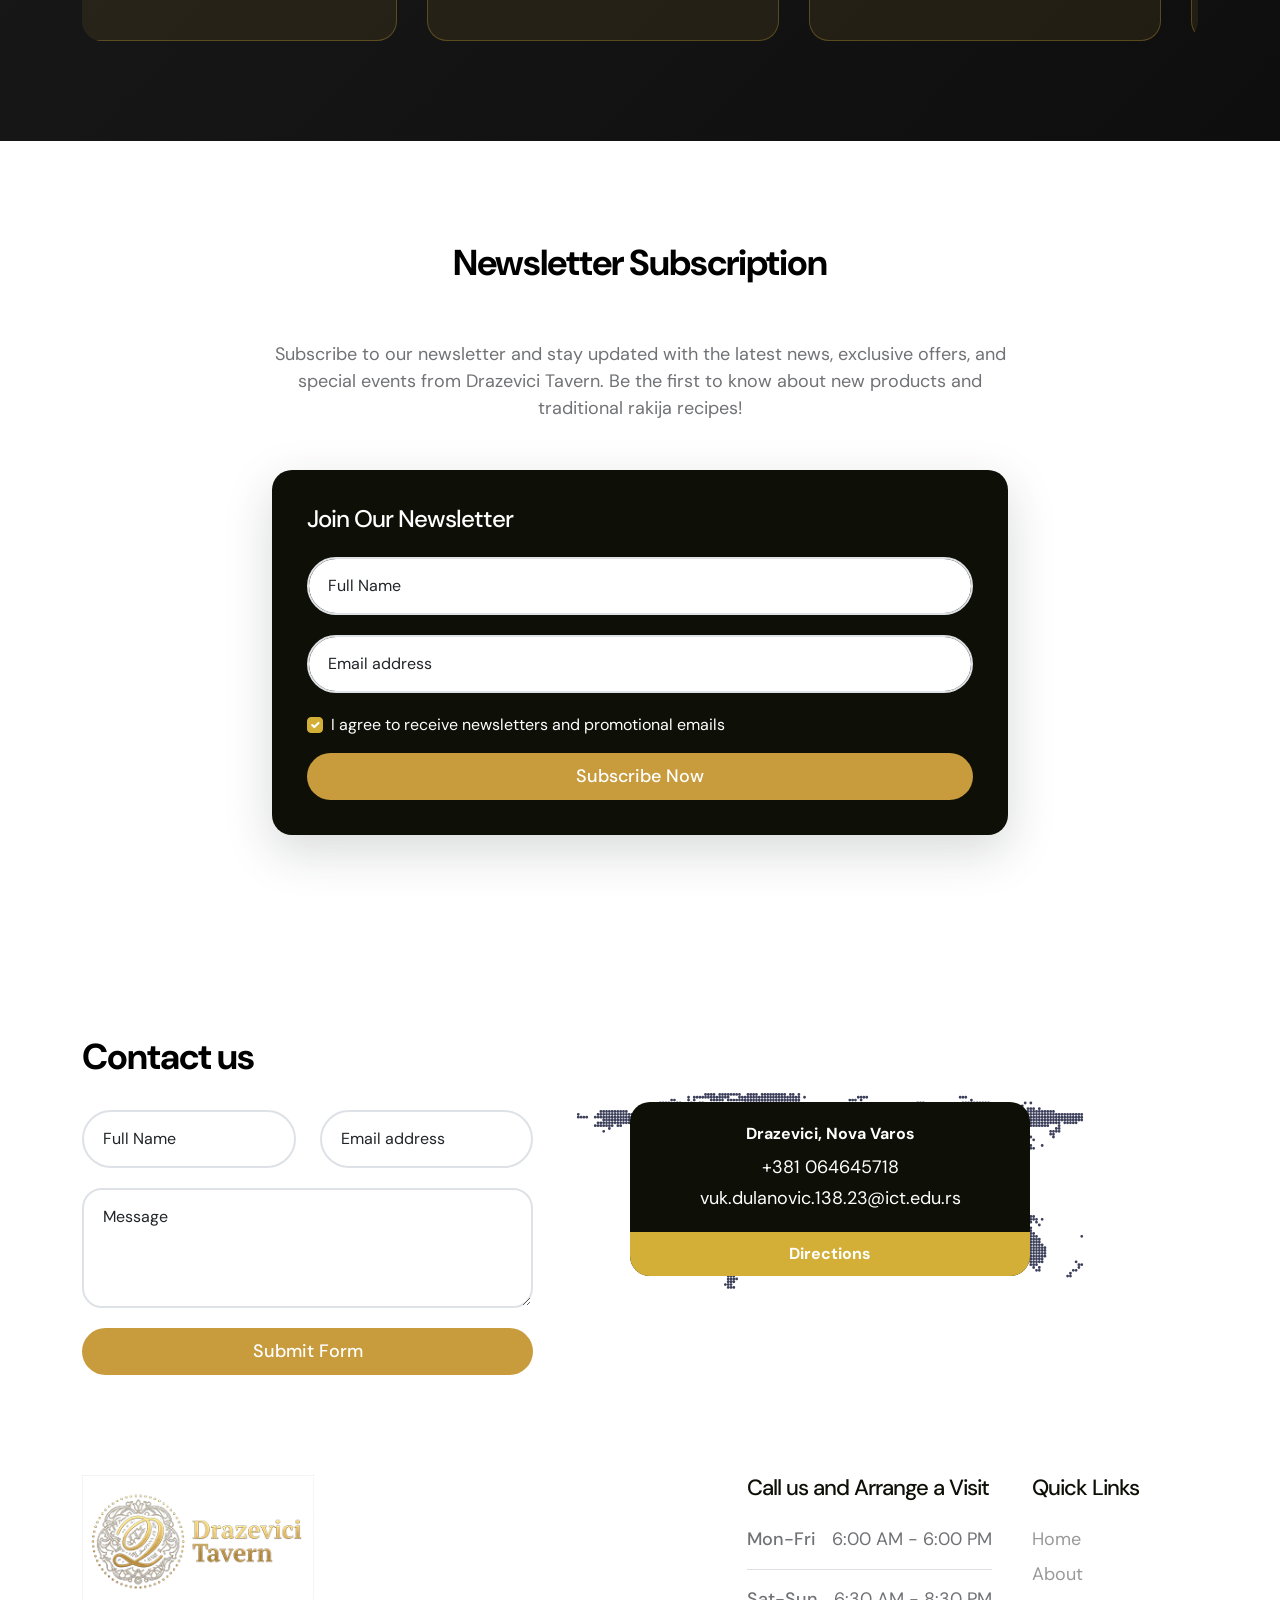
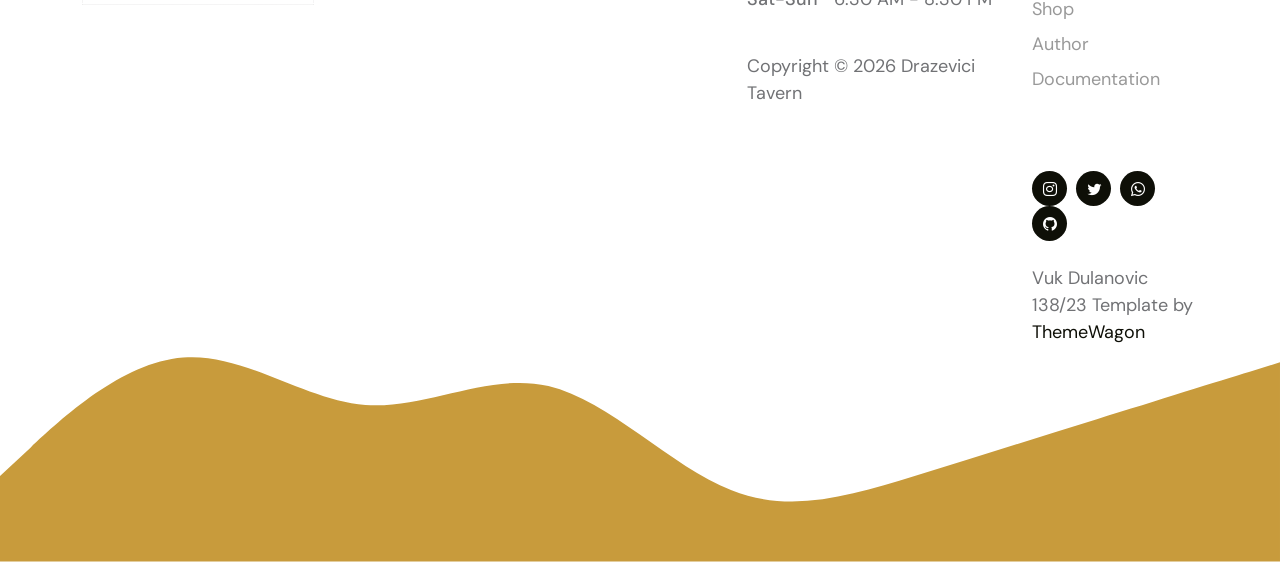
==== commit daa67076: "Add files via upload" ====
--- a/index.html
+++ b/index.html
@@ -304,6 +304,9 @@
                                 <li class="social-icon-item">
                                     <a href="https://www.whatsapp.com" target="_blank" class="social-icon-link bi-whatsapp"></a>
                                 </li>
+                                <li class="social-icon-item">
+                                    <a href="https://github.com/Vuk2255/Drazevici-Tavern" target="_blank" class="social-icon-link bi-github"></a>
+                                </li>
                             </ul>
                             <p class="copyright-text">Vuk Dulanovic 138/23 Template by <a href="https://themewagon.com/themes/tiya/" target="_blank">ThemeWagon</a></p>
                         </div>
